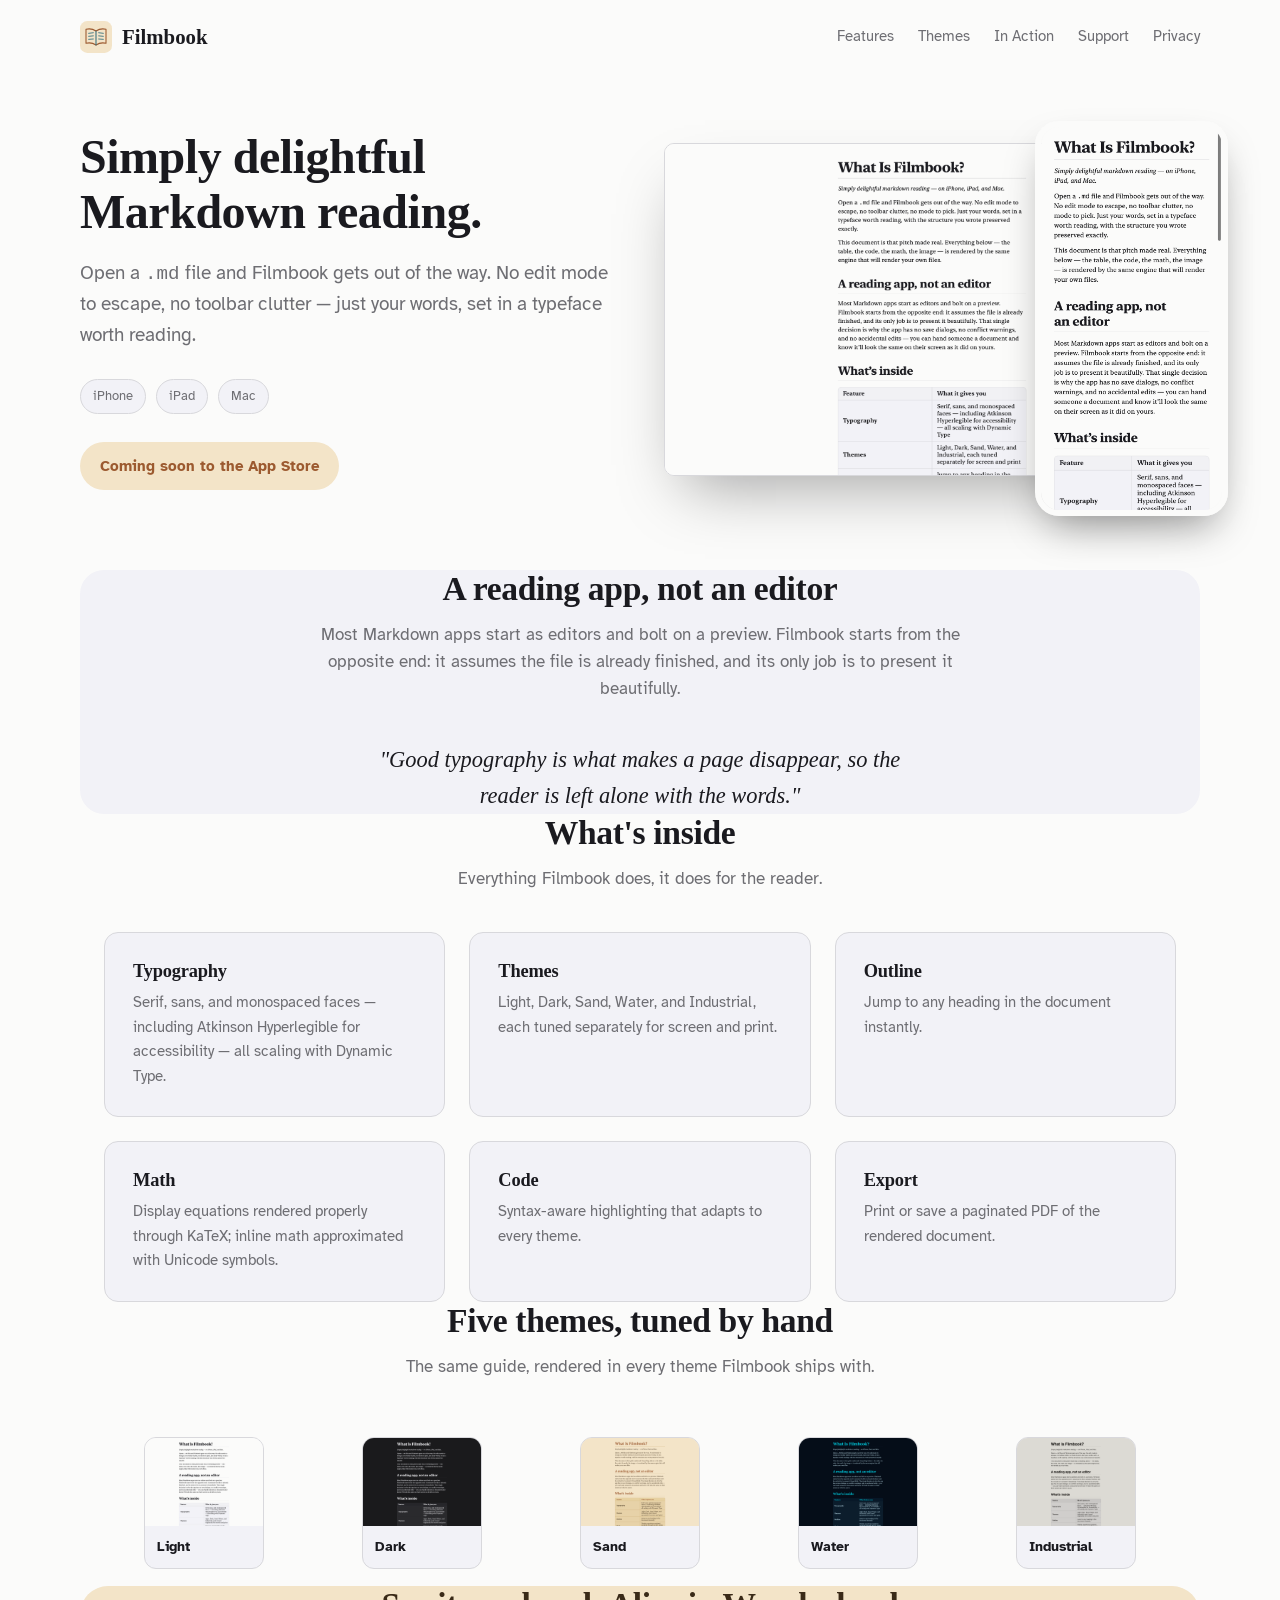
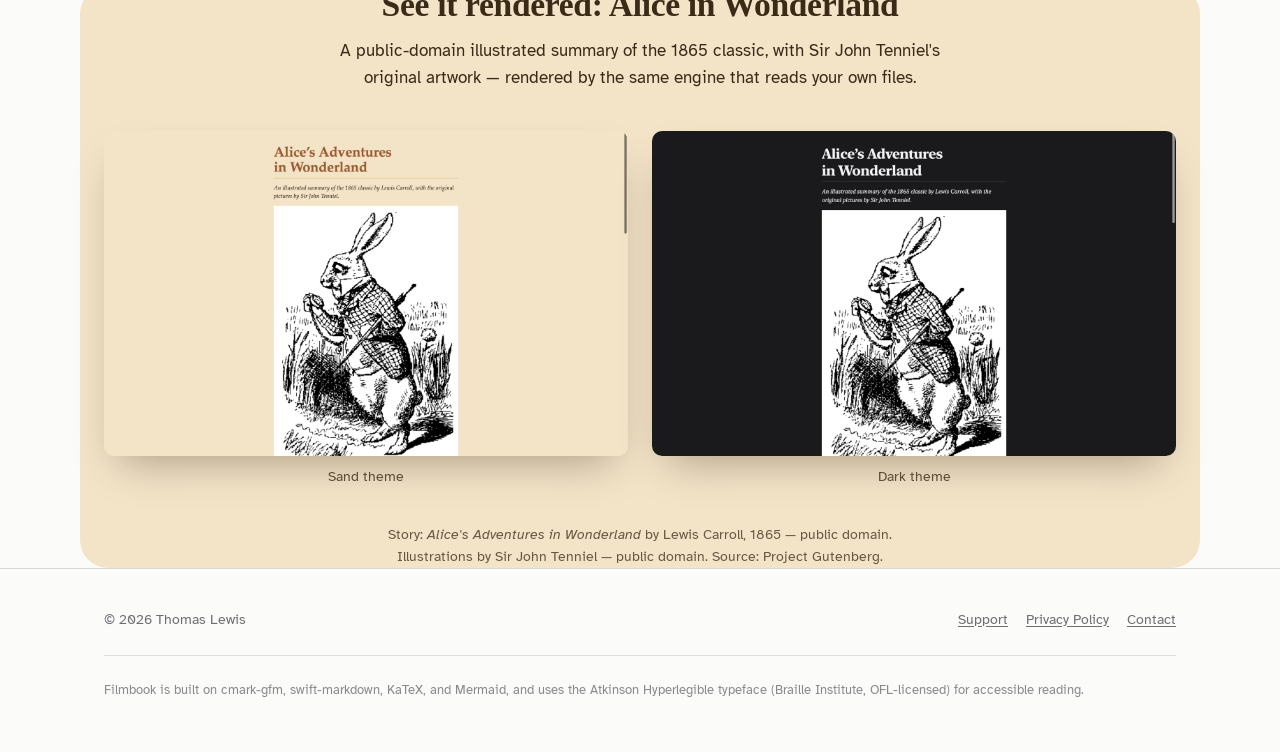
==== index.html @ 56f17d42 "Initial Filmbook marketing site Static site for GitHub Pages: product page, support page, and privac" ====
<!doctype html>
<html lang="en">
<head>
<meta charset="utf-8">
<meta name="viewport" content="width=device-width, initial-scale=1">
<title>Filmbook — Simply delightful Markdown reading</title>
<meta name="description" content="Filmbook is a read-only Markdown viewer for iPhone, iPad, and Mac. Open a .md file and read it beautifully — themes, typography, math, code, and print/PDF export, with no edit mode and no data collection.">

<link rel="icon" type="image/svg+xml" href="assets/img/icon-mark.svg">
<link rel="icon" type="image/png" sizes="32x32" href="assets/img/favicon-32.png">
<link rel="icon" type="image/png" sizes="16x16" href="assets/img/favicon-16.png">
<link rel="apple-touch-icon" href="assets/img/apple-touch-icon.png">

<meta property="og:title" content="Filmbook — Simply delightful Markdown reading">
<meta property="og:description" content="A read-only Markdown viewer for iPhone, iPad, and Mac. Themes, typography, math, code, and print/PDF export — no edit mode, no data collection.">
<meta property="og:image" content="assets/img/social-preview.png">
<meta property="og:type" content="website">
<meta name="twitter:card" content="summary_large_image">

<link rel="stylesheet" href="assets/css/style.css">
</head>
<body>

<header class="wrap site-header">
  <a class="brand" href="index.html">
    <img src="assets/img/icon-mark.svg" alt="">
    <span class="brand-name">Filmbook</span>
  </a>
  <nav class="site-nav">
    <a href="#features">Features</a>
    <a href="#themes">Themes</a>
    <a href="#alice">In Action</a>
    <a href="support.html">Support</a>
    <a href="privacy.html">Privacy</a>
  </nav>
</header>

<main>
  <section class="wrap hero">
    <div>
      <h1>Simply delightful Markdown reading.</h1>
      <p class="lede">Open a <code>.md</code> file and Filmbook gets out of the way. No edit mode to escape, no toolbar clutter — just your words, set in a typeface worth reading.</p>
      <div class="platforms">
        <span class="platform-pill">iPhone</span>
        <span class="platform-pill">iPad</span>
        <span class="platform-pill">Mac</span>
      </div>
      <span class="coming-soon">Coming soon to the App Store</span>
    </div>
    <div class="hero-art">
      <img class="mac-shot" src="assets/img/screenshots/mac-light.png" alt="Filmbook rendering the What Is Filmbook guide on Mac, in the Light theme">
      <img class="phone-shot" src="assets/img/screenshots/phone-light.png" alt="Filmbook rendering the same guide on iPhone">
    </div>
  </section>

  <section class="wrap philosophy">
    <div class="section-head">
      <h2>A reading app, not an editor</h2>
      <p>Most Markdown apps start as editors and bolt on a preview. Filmbook starts from the opposite end: it assumes the file is already finished, and its only job is to present it beautifully.</p>
    </div>
    <blockquote>"Good typography is what makes a page disappear, so the reader is left alone with the words."</blockquote>
  </section>

  <section class="wrap" id="features">
    <div class="section-head">
      <h2>What's inside</h2>
      <p>Everything Filmbook does, it does for the reader.</p>
    </div>
    <div class="feature-grid">
      <div class="feature-card">
        <h3>Typography</h3>
        <p>Serif, sans, and monospaced faces — including Atkinson Hyperlegible for accessibility — all scaling with Dynamic Type.</p>
      </div>
      <div class="feature-card">
        <h3>Themes</h3>
        <p>Light, Dark, Sand, Water, and Industrial, each tuned separately for screen and print.</p>
      </div>
      <div class="feature-card">
        <h3>Outline</h3>
        <p>Jump to any heading in the document instantly.</p>
      </div>
      <div class="feature-card">
        <h3>Math</h3>
        <p>Display equations rendered properly through KaTeX; inline math approximated with Unicode symbols.</p>
      </div>
      <div class="feature-card">
        <h3>Code</h3>
        <p>Syntax-aware highlighting that adapts to every theme.</p>
      </div>
      <div class="feature-card">
        <h3>Export</h3>
        <p>Print or save a paginated PDF of the rendered document.</p>
      </div>
    </div>
  </section>

  <section class="wrap" id="themes">
    <div class="section-head">
      <h2>Five themes, tuned by hand</h2>
      <p>The same guide, rendered in every theme Filmbook ships with.</p>
    </div>
    <div class="theme-gallery">
      <figure class="theme-card">
        <img src="assets/img/screenshots/mac-light.png" alt="Light theme">
        <figcaption>Light</figcaption>
      </figure>
      <figure class="theme-card">
        <img src="assets/img/screenshots/mac-dark.png" alt="Dark theme">
        <figcaption>Dark</figcaption>
      </figure>
      <figure class="theme-card">
        <img src="assets/img/screenshots/mac-sand.png" alt="Sand theme">
        <figcaption>Sand</figcaption>
      </figure>
      <figure class="theme-card">
        <img src="assets/img/screenshots/mac-water.png" alt="Water theme">
        <figcaption>Water</figcaption>
      </figure>
      <figure class="theme-card">
        <img src="assets/img/screenshots/mac-industrial.png" alt="Industrial theme">
        <figcaption>Industrial</figcaption>
      </figure>
    </div>
  </section>

  <section class="wrap alice" id="alice">
    <div class="section-head">
      <h2>See it rendered: Alice in Wonderland</h2>
      <p>A public-domain illustrated summary of the 1865 classic, with Sir John Tenniel's original artwork — rendered by the same engine that reads your own files.</p>
    </div>
    <div class="alice-grid">
      <figure>
        <img src="assets/img/screenshots/mac-alice-sand.png" alt="Alice in Wonderland rendered in Filmbook's Sand theme, showing the White Rabbit illustration">
        <figcaption>Sand theme</figcaption>
      </figure>
      <figure>
        <img src="assets/img/screenshots/mac-alice-dark.png" alt="Alice in Wonderland rendered in Filmbook's Dark theme, showing the White Rabbit illustration">
        <figcaption>Dark theme</figcaption>
      </figure>
    </div>
    <p class="alice-credit">Story: <em>Alice's Adventures in Wonderland</em> by Lewis Carroll, 1865 — public domain. Illustrations by Sir John Tenniel — public domain. Source: Project Gutenberg.</p>
  </section>
</main>

<footer class="site-footer">
  <div class="wrap">
    <div class="footer-grid">
      <span>© 2026 Thomas Lewis</span>
      <nav class="footer-links">
        <a href="support.html">Support</a>
        <a href="privacy.html">Privacy Policy</a>
        <a href="mailto:theseattlegang@gmail.com">Contact</a>
      </nav>
    </div>
    <p class="credits">Filmbook is built on cmark-gfm, swift-markdown, KaTeX, and Mermaid, and uses the Atkinson Hyperlegible typeface (Braille Institute, OFL-licensed) for accessible reading.</p>
  </div>
</footer>

</body>
</html>
---- assets/css/style.css ----
/* Filmbook marketing site
   Palette and type choices mirror the app's own Light/Sand/Dark themes
   (see Themes.swift in the Filmbook app) for brand continuity. */

@font-face {
  font-family: "Atkinson Hyperlegible";
  src: url("../fonts/AtkinsonHyperlegible-Regular.ttf") format("truetype");
  font-weight: 400;
  font-style: normal;
  font-display: swap;
}
@font-face {
  font-family: "Atkinson Hyperlegible";
  src: url("../fonts/AtkinsonHyperlegible-Bold.ttf") format("truetype");
  font-weight: 700;
  font-style: normal;
  font-display: swap;
}
@font-face {
  font-family: "Atkinson Hyperlegible";
  src: url("../fonts/AtkinsonHyperlegible-Italic.ttf") format("truetype");
  font-weight: 400;
  font-style: italic;
  font-display: swap;
}
@font-face {
  font-family: "Atkinson Hyperlegible";
  src: url("../fonts/AtkinsonHyperlegible-BoldItalic.ttf") format("truetype");
  font-weight: 700;
  font-style: italic;
  font-display: swap;
}

:root {
  --bg: #fbfbfa;
  --surface: #f2f2f7;
  --text: #1c1c1e;
  --text-secondary: #6e6e73;
  --heading: #1a1a1f;
  --accent: #2f6291;
  --rule: #d8d8dc;

  --sand-bg: #f3e4c8;
  --sand-surface: #e7d2a8;
  --sand-heading: #9c5a30;
  --sand-accent: #35707d;
  --sand-text: #3a2a18;

  --font-serif: Georgia, "Iowan Old Style", "Palatino", serif;
  --font-sans: "Atkinson Hyperlegible", -apple-system, BlinkMacSystemFont, "Segoe UI", sans-serif;

  --measure: 70ch;
  --radius: 14px;
}

@media (prefers-color-scheme: dark) {
  :root {
    --bg: #1a1a1c;
    --surface: #2a2a2d;
    --text: #e6e6ea;
    --text-secondary: #9a9aa0;
    --heading: #f3f3f6;
    --accent: #6fa8e0;
    --rule: #3a3a3e;
  }
}

* { box-sizing: border-box; }

html { scroll-behavior: smooth; }

body {
  margin: 0;
  background: var(--bg);
  color: var(--text);
  font-family: var(--font-sans);
  font-size: 17px;
  line-height: 1.6;
  -webkit-font-smoothing: antialiased;
}

a { color: var(--accent); }
a:not(.button) { text-underline-offset: 0.15em; }

img { max-width: 100%; display: block; }

h1, h2, h3 {
  font-family: var(--font-serif);
  color: var(--heading);
  line-height: 1.15;
  letter-spacing: -0.01em;
}

.wrap {
  max-width: 1120px;
  margin: 0 auto;
  padding: 0 24px;
}

/* Header */

.site-header {
  display: flex;
  align-items: center;
  justify-content: space-between;
  padding: 20px 0;
}

.brand {
  display: flex;
  align-items: center;
  gap: 10px;
  text-decoration: none;
  color: var(--heading);
}

.brand img { width: 32px; height: 32px; }

.brand-name {
  font-family: var(--font-serif);
  font-weight: 700;
  font-size: 1.3rem;
}

.site-nav {
  display: flex;
  gap: 24px;
  flex-wrap: wrap;
}

.site-nav a {
  color: var(--text-secondary);
  text-decoration: none;
  font-size: 0.95rem;
}

.site-nav a:hover { color: var(--accent); }

/* Hero */

.hero {
  display: grid;
  grid-template-columns: 1fr 1fr;
  gap: 48px;
  align-items: center;
  padding: 56px 0 80px;
}

.hero h1 {
  font-size: 3rem;
  margin: 0 0 18px;
}

.hero p.lede {
  font-size: 1.2rem;
  color: var(--text-secondary);
  max-width: 46ch;
  margin: 0 0 28px;
}

.platforms {
  display: flex;
  gap: 10px;
  flex-wrap: wrap;
  margin-bottom: 28px;
}

.platform-pill {
  font-size: 0.82rem;
  padding: 6px 12px;
  border-radius: 999px;
  background: var(--surface);
  color: var(--text-secondary);
  border: 1px solid var(--rule);
}

.coming-soon {
  display: inline-flex;
  align-items: center;
  gap: 8px;
  padding: 12px 20px;
  border-radius: 999px;
  background: var(--sand-bg);
  color: var(--sand-heading);
  font-weight: 700;
  font-size: 0.95rem;
}

.hero-art { position: relative; }

.hero-art .mac-shot {
  border-radius: 10px;
  box-shadow: 0 30px 60px -20px rgba(0,0,0,0.35);
  border: 1px solid var(--rule);
}

.hero-art .phone-shot {
  position: absolute;
  bottom: -40px;
  right: -28px;
  width: 36%;
  border-radius: 24px;
  box-shadow: 0 20px 40px -12px rgba(0,0,0,0.4);
  border: 6px solid var(--bg);
}

/* Sections */

section { padding: 64px 0; }

.section-head { max-width: 60ch; margin: 0 auto 40px; text-align: center; }
.section-head h2 { font-size: 2.1rem; margin: 0 0 12px; }
.section-head p { color: var(--text-secondary); margin: 0; }

.philosophy {
  background: var(--surface);
  border-radius: 24px;
}

.philosophy blockquote {
  font-family: var(--font-serif);
  font-style: italic;
  font-size: 1.4rem;
  color: var(--heading);
  max-width: 50ch;
  margin: 24px auto 0;
  text-align: center;
  border: none;
  padding: 0;
}

/* Feature grid */

.feature-grid {
  display: grid;
  grid-template-columns: repeat(3, 1fr);
  gap: 24px;
}

.feature-card {
  padding: 28px;
  border-radius: var(--radius);
  background: var(--surface);
  border: 1px solid var(--rule);
}

.feature-card h3 {
  font-size: 1.15rem;
  margin: 0 0 8px;
}

.feature-card p {
  color: var(--text-secondary);
  margin: 0;
  font-size: 0.96rem;
}

/* Theme gallery */

.theme-gallery {
  display: grid;
  grid-template-columns: repeat(5, 1fr);
  gap: 18px;
}

.theme-card {
  border-radius: 12px;
  overflow: hidden;
  border: 1px solid var(--rule);
  background: var(--surface);
}

.theme-card img { aspect-ratio: 4/3; object-fit: cover; object-position: top; }

.theme-card figcaption {
  padding: 10px 12px;
  font-size: 0.85rem;
  font-weight: 700;
  color: var(--heading);
}

/* Alice showcase */

.alice {
  background: var(--sand-bg);
  color: var(--sand-text);
  border-radius: 28px;
}

.alice .section-head h2,
.alice .section-head p { color: var(--sand-text); }

.alice-grid {
  display: grid;
  grid-template-columns: 1fr 1fr;
  gap: 24px;
}

.alice-grid figure { margin: 0; }

.alice-grid img {
  border-radius: 10px;
  box-shadow: 0 20px 40px -16px rgba(58,42,24,0.4);
}

.alice-grid figcaption {
  text-align: center;
  margin-top: 10px;
  font-size: 0.85rem;
  color: var(--sand-text);
  opacity: 0.8;
}

.alice-credit {
  max-width: 60ch;
  margin: 36px auto 0;
  text-align: center;
  font-size: 0.85rem;
  opacity: 0.75;
}

/* Footer */

.site-footer {
  border-top: 1px solid var(--rule);
  padding: 40px 0;
  color: var(--text-secondary);
  font-size: 0.88rem;
}

.site-footer .footer-grid {
  display: flex;
  justify-content: space-between;
  flex-wrap: wrap;
  gap: 24px;
}

.site-footer a { color: var(--text-secondary); }
.site-footer a:hover { color: var(--accent); }

.footer-links {
  display: flex;
  gap: 18px;
  flex-wrap: wrap;
}

.credits {
  margin-top: 24px;
  padding-top: 24px;
  border-top: 1px solid var(--rule);
  font-size: 0.8rem;
  opacity: 0.8;
}

/* Simple pages (support / privacy) */

.doc {
  max-width: var(--measure);
  margin: 0 auto;
  padding: 56px 24px 96px;
}

.doc h1 { font-size: 2.4rem; margin-bottom: 8px; }
.doc .meta { color: var(--text-secondary); margin-bottom: 40px; font-size: 0.9rem; }
.doc h2 { font-size: 1.4rem; margin-top: 40px; }
.doc p, .doc li { color: var(--text); }
.doc .lede { color: var(--text-secondary); font-size: 1.1rem; }

.faq-item { margin-bottom: 28px; }
.faq-item h3 { font-size: 1.05rem; margin: 0 0 6px; color: var(--heading); }
.faq-item p { margin: 0; color: var(--text-secondary); }

.button {
  display: inline-flex;
  align-items: center;
  gap: 8px;
  padding: 12px 22px;
  border-radius: 999px;
  background: var(--accent);
  color: white;
  text-decoration: none;
  font-weight: 700;
}

@media (max-width: 860px) {
  .hero { grid-template-columns: 1fr; padding-top: 32px; }
  .hero h1 { font-size: 2.3rem; }
  .feature-grid { grid-template-columns: 1fr 1fr; }
  .theme-gallery { grid-template-columns: repeat(2, 1fr); }
  .alice-grid { grid-template-columns: 1fr; }
  .hero-art .phone-shot { display: none; }
}

@media (max-width: 560px) {
  .feature-grid { grid-template-columns: 1fr; }
  .theme-gallery { grid-template-columns: 1fr; }
  .site-nav { gap: 14px; }
}
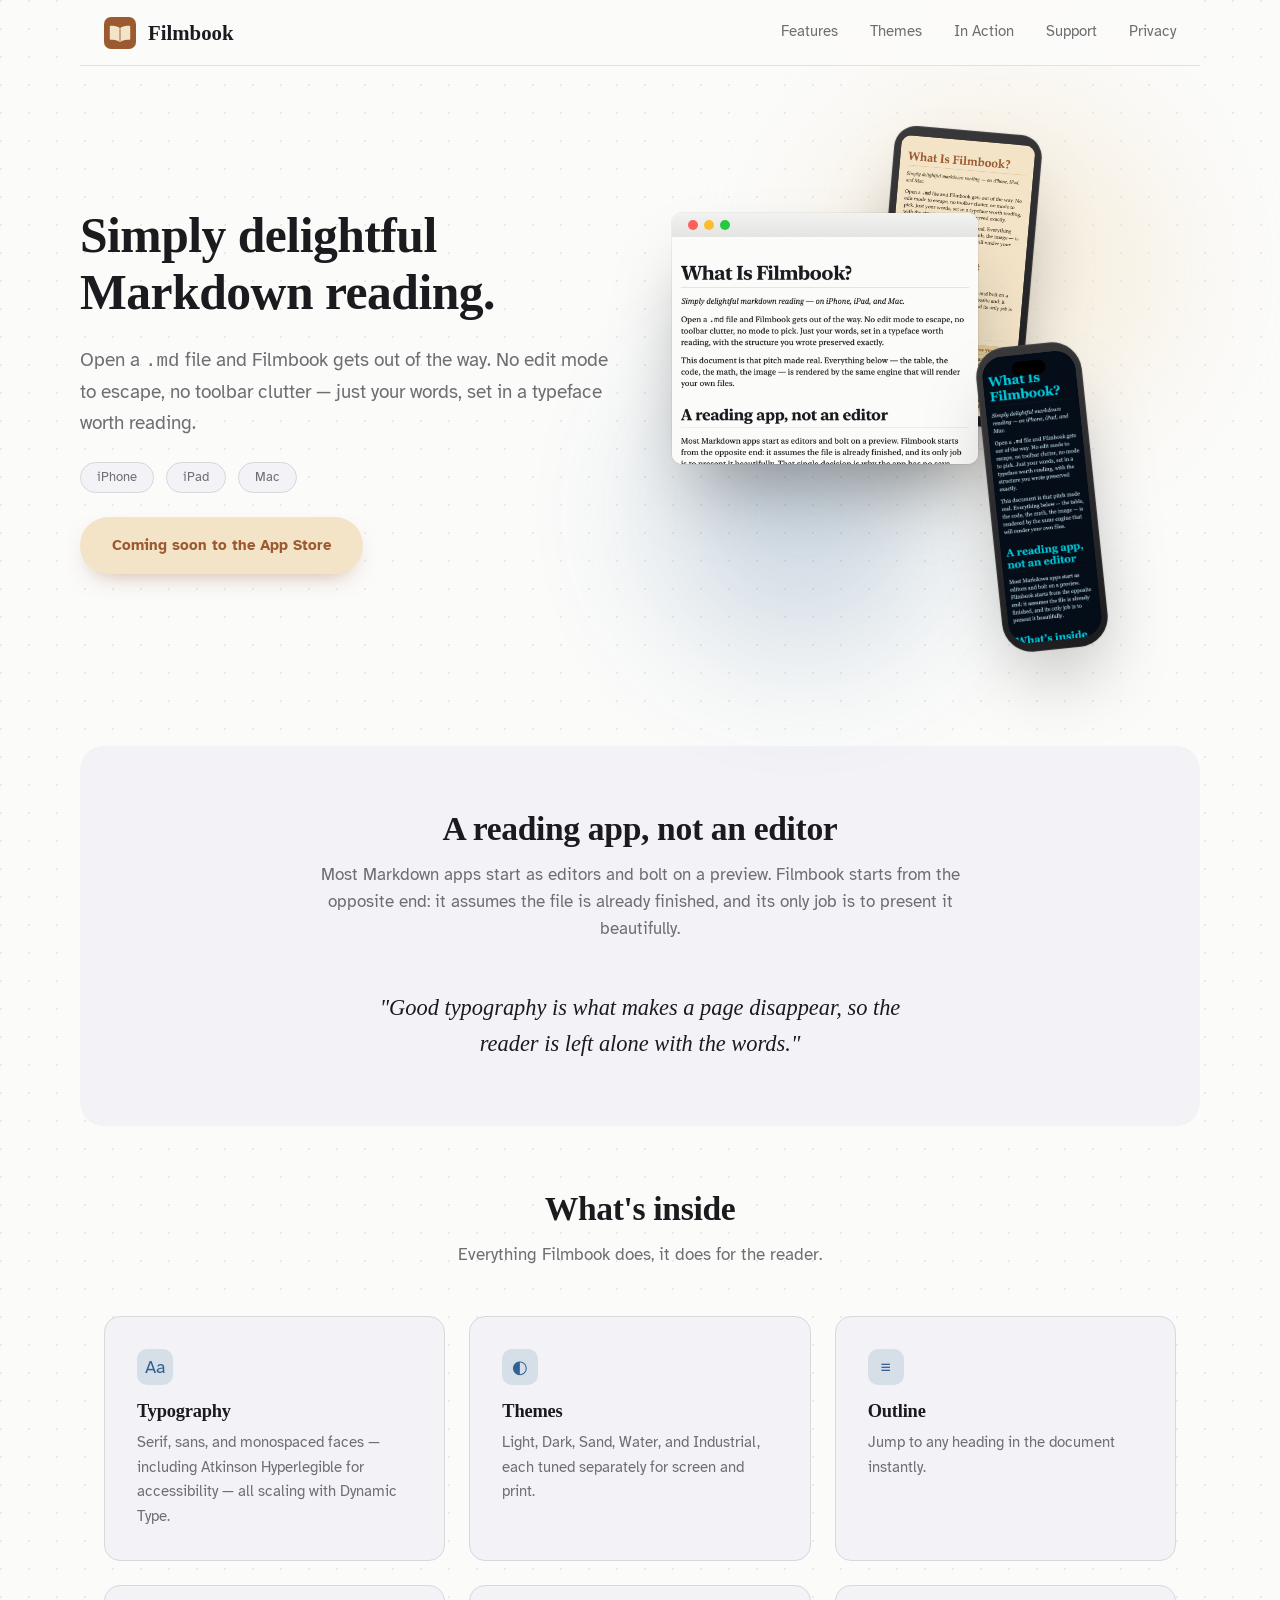
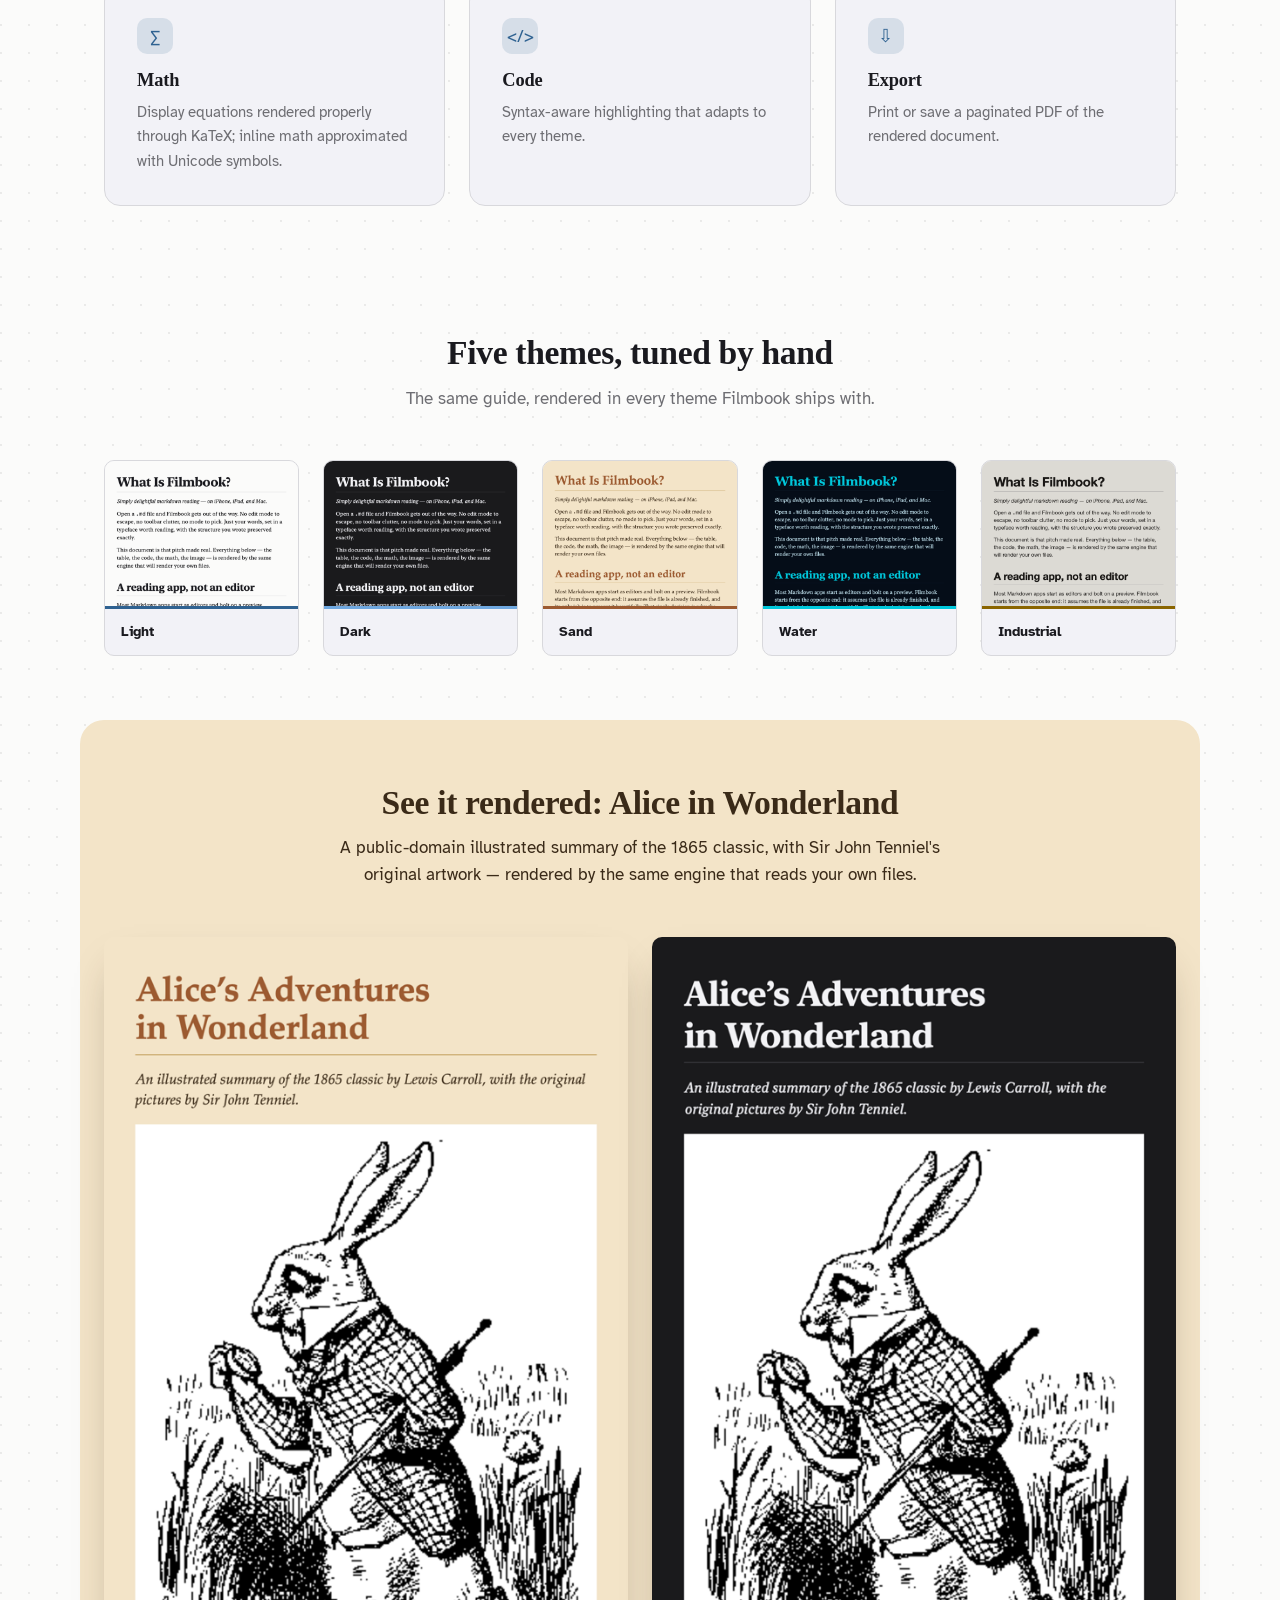
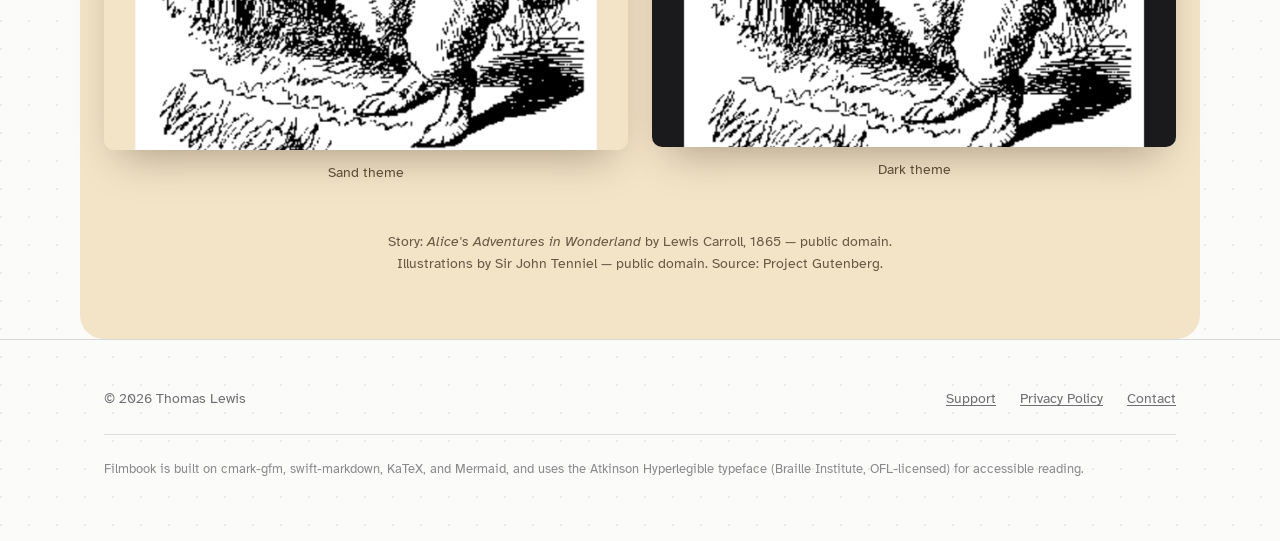
==== commit bb6c12fe: "Redesign hero with real device frames and fix section spacing bug - Fix a real CSS specificity bug: " ====
--- a/index.html
+++ b/index.html
@@ -37,7 +37,7 @@
 
 <main>
   <section class="wrap hero">
-    <div>
+    <div class="hero-copy">
       <h1>Simply delightful Markdown reading.</h1>
       <p class="lede">Open a <code>.md</code> file and Filmbook gets out of the way. No edit mode to escape, no toolbar clutter — just your words, set in a typeface worth reading.</p>
       <div class="platforms">
@@ -48,12 +48,21 @@
       <span class="coming-soon">Coming soon to the App Store</span>
     </div>
     <div class="hero-art">
-      <img class="mac-shot" src="assets/img/screenshots/mac-light.png" alt="Filmbook rendering the What Is Filmbook guide on Mac, in the Light theme">
-      <img class="phone-shot" src="assets/img/screenshots/phone-light.png" alt="Filmbook rendering the same guide on iPhone">
+      <div class="device device-ipad">
+        <img src="assets/img/screenshots/ipad-sand.png" alt="Filmbook rendering the What Is Filmbook guide on iPad, in the Sand theme">
+      </div>
+      <div class="device device-mac">
+        <div class="device-mac-bar"><span></span><span></span><span></span></div>
+        <img src="assets/img/screenshots/mac-hero.png" alt="Filmbook rendering the What Is Filmbook guide on Mac, in the Light theme">
+      </div>
+      <div class="device device-iphone">
+        <div class="device-iphone-island"></div>
+        <img src="assets/img/screenshots/phone-water.png" alt="Filmbook rendering the same guide on iPhone, in the Water theme">
+      </div>
     </div>
   </section>
 
-  <section class="wrap philosophy">
+  <section class="wrap philosophy reveal">
     <div class="section-head">
       <h2>A reading app, not an editor</h2>
       <p>Most Markdown apps start as editors and bolt on a preview. Filmbook starts from the opposite end: it assumes the file is already finished, and its only job is to present it beautifully.</p>
@@ -62,32 +71,38 @@
   </section>
 
   <section class="wrap" id="features">
-    <div class="section-head">
+    <div class="section-head reveal">
       <h2>What's inside</h2>
       <p>Everything Filmbook does, it does for the reader.</p>
     </div>
     <div class="feature-grid">
-      <div class="feature-card">
+      <div class="feature-card reveal">
+        <div class="feature-icon" aria-hidden="true">Aa</div>
         <h3>Typography</h3>
         <p>Serif, sans, and monospaced faces — including Atkinson Hyperlegible for accessibility — all scaling with Dynamic Type.</p>
       </div>
-      <div class="feature-card">
+      <div class="feature-card reveal">
+        <div class="feature-icon" aria-hidden="true">◐</div>
         <h3>Themes</h3>
         <p>Light, Dark, Sand, Water, and Industrial, each tuned separately for screen and print.</p>
       </div>
-      <div class="feature-card">
+      <div class="feature-card reveal">
+        <div class="feature-icon" aria-hidden="true">≡</div>
         <h3>Outline</h3>
         <p>Jump to any heading in the document instantly.</p>
       </div>
-      <div class="feature-card">
+      <div class="feature-card reveal">
+        <div class="feature-icon" aria-hidden="true">∑</div>
         <h3>Math</h3>
         <p>Display equations rendered properly through KaTeX; inline math approximated with Unicode symbols.</p>
       </div>
-      <div class="feature-card">
+      <div class="feature-card reveal">
+        <div class="feature-icon" aria-hidden="true">&lt;/&gt;</div>
         <h3>Code</h3>
         <p>Syntax-aware highlighting that adapts to every theme.</p>
       </div>
-      <div class="feature-card">
+      <div class="feature-card reveal">
+        <div class="feature-icon" aria-hidden="true">⇩</div>
         <h3>Export</h3>
         <p>Print or save a paginated PDF of the rendered document.</p>
       </div>
@@ -95,35 +110,35 @@
   </section>
 
   <section class="wrap" id="themes">
-    <div class="section-head">
+    <div class="section-head reveal">
       <h2>Five themes, tuned by hand</h2>
       <p>The same guide, rendered in every theme Filmbook ships with.</p>
     </div>
     <div class="theme-gallery">
-      <figure class="theme-card">
-        <img src="assets/img/screenshots/mac-light.png" alt="Light theme">
+      <figure class="theme-card reveal" style="--card-accent:#2F6291">
+        <div class="theme-shot-wrap"><img src="assets/img/screenshots/mac-light.png" alt="Light theme"></div>
         <figcaption>Light</figcaption>
       </figure>
-      <figure class="theme-card">
-        <img src="assets/img/screenshots/mac-dark.png" alt="Dark theme">
+      <figure class="theme-card reveal" style="--card-accent:#6FA8E0">
+        <div class="theme-shot-wrap"><img src="assets/img/screenshots/mac-dark.png" alt="Dark theme"></div>
         <figcaption>Dark</figcaption>
       </figure>
-      <figure class="theme-card">
-        <img src="assets/img/screenshots/mac-sand.png" alt="Sand theme">
+      <figure class="theme-card reveal" style="--card-accent:#9C5A30">
+        <div class="theme-shot-wrap"><img src="assets/img/screenshots/mac-sand.png" alt="Sand theme"></div>
         <figcaption>Sand</figcaption>
       </figure>
-      <figure class="theme-card">
-        <img src="assets/img/screenshots/mac-water.png" alt="Water theme">
+      <figure class="theme-card reveal" style="--card-accent:#00C8DC">
+        <div class="theme-shot-wrap"><img src="assets/img/screenshots/mac-water.png" alt="Water theme"></div>
         <figcaption>Water</figcaption>
       </figure>
-      <figure class="theme-card">
-        <img src="assets/img/screenshots/mac-industrial.png" alt="Industrial theme">
+      <figure class="theme-card reveal" style="--card-accent:#8A6500">
+        <div class="theme-shot-wrap"><img src="assets/img/screenshots/mac-industrial.png" alt="Industrial theme"></div>
         <figcaption>Industrial</figcaption>
       </figure>
     </div>
   </section>
 
-  <section class="wrap alice" id="alice">
+  <section class="wrap alice reveal" id="alice">
     <div class="section-head">
       <h2>See it rendered: Alice in Wonderland</h2>
       <p>A public-domain illustrated summary of the 1865 classic, with Sir John Tenniel's original artwork — rendered by the same engine that reads your own files.</p>
@@ -156,5 +171,6 @@
   </div>
 </footer>
 
+<script src="assets/js/reveal.js"></script>
 </body>
 </html>
--- a/assets/css/style.css
+++ b/assets/css/style.css
@@ -32,12 +32,24 @@
 }
 
 :root {
+  /* Spacing scale -- every margin/padding/gap in this file is one of these */
+  --space-3xs: 4px;
+  --space-2xs: 8px;
+  --space-xs: 12px;
+  --space-sm: 16px;
+  --space-md: 24px;
+  --space-lg: 32px;
+  --space-xl: 48px;
+  --space-2xl: 64px;
+  --space-3xl: 96px;
+
   --bg: #fbfbfa;
   --surface: #f2f2f7;
   --text: #1c1c1e;
   --text-secondary: #6e6e73;
   --heading: #1a1a1f;
   --accent: #2f6291;
+  --accent-rgb: 47, 98, 145;
   --rule: #d8d8dc;
 
   --sand-bg: #f3e4c8;
@@ -46,11 +58,17 @@
   --sand-accent: #35707d;
   --sand-text: #3a2a18;
 
+  --water-bg: #050d18;
+  --water-heading: #00c8dc;
+
   --font-serif: Georgia, "Iowan Old Style", "Palatino", serif;
   --font-sans: "Atkinson Hyperlegible", -apple-system, BlinkMacSystemFont, "Segoe UI", sans-serif;
 
   --measure: 70ch;
-  --radius: 14px;
+  --radius-sm: 10px;
+  --radius-md: 16px;
+  --radius-lg: 24px;
+  --ease: cubic-bezier(0.16, 1, 0.3, 1);
 }
 
 @media (prefers-color-scheme: dark) {
@@ -61,6 +79,7 @@
     --text-secondary: #9a9aa0;
     --heading: #f3f3f6;
     --accent: #6fa8e0;
+    --accent-rgb: 111, 168, 224;
     --rule: #3a3a3e;
   }
 }
@@ -71,7 +90,9 @@
 
 body {
   margin: 0;
-  background: var(--bg);
+  background:
+    radial-gradient(circle at 1px 1px, rgba(127, 127, 127, 0.14) 1px, transparent 0) 0 0 / 28px 28px,
+    var(--bg);
   color: var(--text);
   font-family: var(--font-sans);
   font-size: 17px;
@@ -80,7 +101,7 @@
 }
 
 a { color: var(--accent); }
-a:not(.button) { text-underline-offset: 0.15em; }
+a:not(.button):not(.brand) { text-underline-offset: 0.15em; }
 
 img { max-width: 100%; display: block; }
 
@@ -94,25 +115,44 @@
 .wrap {
   max-width: 1120px;
   margin: 0 auto;
-  padding: 0 24px;
+  /* padding-left/right only (never a `padding` shorthand) so this never
+     fights with a section's own vertical padding -- .wrap is a class and
+     would otherwise always beat the `section { padding: ... }` type
+     selector regardless of source order, zeroing out top/bottom spacing
+     on any <section class="wrap"> that doesn't also carry its own
+     padding-setting class. */
+  padding-left: var(--space-md);
+  padding-right: var(--space-md);
 }
 
 /* Header */
 
 .site-header {
+  position: sticky;
+  top: 0;
+  z-index: 50;
   display: flex;
   align-items: center;
   justify-content: space-between;
-  padding: 20px 0;
-}
+  padding: var(--space-sm) var(--space-md);
+  background: color-mix(in srgb, var(--bg) 78%, transparent);
+  backdrop-filter: blur(16px) saturate(160%);
+  -webkit-backdrop-filter: blur(16px) saturate(160%);
+  border-bottom: 1px solid color-mix(in srgb, var(--rule) 70%, transparent);
+}
+
+.site-header.wrap { display: flex; }
 
 .brand {
   display: flex;
   align-items: center;
-  gap: 10px;
+  gap: var(--space-xs);
   text-decoration: none;
   color: var(--heading);
-}
+  transition: transform 0.3s var(--ease);
+}
+
+.brand:hover { transform: translateY(-1px) scale(1.02); }
 
 .brand img { width: 32px; height: 32px; }
 
@@ -124,50 +164,73 @@
 
 .site-nav {
   display: flex;
-  gap: 24px;
+  gap: var(--space-lg);
   flex-wrap: wrap;
 }
 
 .site-nav a {
+  position: relative;
   color: var(--text-secondary);
   text-decoration: none;
   font-size: 0.95rem;
-}
-
-.site-nav a:hover { color: var(--accent); }
+  padding-bottom: 2px;
+}
+
+.site-nav a::after {
+  content: "";
+  position: absolute;
+  left: 0;
+  right: 100%;
+  bottom: 0;
+  height: 1.5px;
+  background: var(--accent);
+  transition: right 0.25s var(--ease);
+}
+
+.site-nav a:hover { color: var(--heading); }
+.site-nav a:hover::after { right: 0; }
 
 /* Hero */
 
 .hero {
   display: grid;
   grid-template-columns: 1fr 1fr;
-  gap: 48px;
+  gap: var(--space-2xl);
   align-items: center;
-  padding: 56px 0 80px;
+  padding: var(--space-2xl) 0 var(--space-3xl);
+  position: relative;
+}
+
+.hero-copy {
+  display: flex;
+  flex-direction: column;
+  align-items: flex-start;
+  gap: var(--space-md);
+  position: relative;
+  z-index: 1;
 }
 
 .hero h1 {
-  font-size: 3rem;
-  margin: 0 0 18px;
+  font-size: clamp(2.4rem, 4vw, 3.1rem);
+  margin: 0;
 }
 
 .hero p.lede {
   font-size: 1.2rem;
   color: var(--text-secondary);
   max-width: 46ch;
-  margin: 0 0 28px;
+  margin: 0;
 }
 
 .platforms {
   display: flex;
-  gap: 10px;
+  gap: var(--space-xs);
   flex-wrap: wrap;
-  margin-bottom: 28px;
 }
 
 .platform-pill {
   font-size: 0.82rem;
-  padding: 6px 12px;
+  padding: var(--space-3xs) var(--space-sm);
   border-radius: 999px;
   background: var(--surface);
   color: var(--text-secondary);
@@ -177,44 +240,149 @@
 .coming-soon {
   display: inline-flex;
   align-items: center;
-  gap: 8px;
-  padding: 12px 20px;
+  gap: var(--space-2xs);
+  padding: var(--space-sm) var(--space-lg);
   border-radius: 999px;
   background: var(--sand-bg);
   color: var(--sand-heading);
   font-weight: 700;
   font-size: 0.95rem;
-}
-
-.hero-art { position: relative; }
-
-.hero-art .mac-shot {
-  border-radius: 10px;
-  box-shadow: 0 30px 60px -20px rgba(0,0,0,0.35);
-  border: 1px solid var(--rule);
-}
-
-.hero-art .phone-shot {
+  box-shadow: 0 10px 24px -12px rgba(156, 90, 48, 0.55);
+  animation: float 5s ease-in-out infinite;
+}
+
+@keyframes float {
+  0%, 100% { transform: translateY(0); }
+  50% { transform: translateY(-5px); }
+}
+
+/* Hero device composition */
+
+.hero-art {
+  position: relative;
+  height: 520px;
+  z-index: 0;
+}
+
+.hero-art::before,
+.hero-art::after {
+  content: "";
   position: absolute;
-  bottom: -40px;
-  right: -28px;
-  width: 36%;
-  border-radius: 24px;
-  box-shadow: 0 20px 40px -12px rgba(0,0,0,0.4);
-  border: 6px solid var(--bg);
-}
+  border-radius: 50%;
+  filter: blur(70px);
+  z-index: -1;
+}
+
+.hero-art::before {
+  width: 340px;
+  height: 340px;
+  background: var(--sand-bg);
+  opacity: 0.55;
+  top: -30px;
+  right: 6%;
+}
+
+.hero-art::after {
+  width: 280px;
+  height: 280px;
+  background: var(--accent);
+  opacity: 0.22;
+  bottom: 0;
+  left: -10px;
+}
+
+/* Fan composition: percentages are sized against the hero column (max ~528px
+   at the 1120px wrap) and checked against each image's own aspect ratio so
+   nothing exceeds the 520px hero-art height above. */
+.device {
+  position: absolute;
+  box-shadow: 0 40px 80px -24px rgba(0, 0, 0, 0.4), 0 0 0 1px rgba(0, 0, 0, 0.05);
+  transition: transform 0.5s var(--ease), box-shadow 0.5s var(--ease);
+}
+
+.device-mac {
+  width: 58%;
+  left: 0;
+  top: 16%;
+  border-radius: var(--radius-sm);
+  overflow: hidden;
+  background: #fbfbfa;
+  z-index: 2;
+}
+
+.device-mac-bar {
+  height: 24px;
+  display: flex;
+  align-items: center;
+  gap: 6px;
+  padding: 0 var(--space-sm);
+  background: linear-gradient(#f2f2f0, #e4e4e2);
+}
+
+.device-mac-bar span { width: 10px; height: 10px; border-radius: 50%; display: inline-block; }
+.device-mac-bar span:nth-child(1) { background: #ff5f57; }
+.device-mac-bar span:nth-child(2) { background: #febc2e; }
+.device-mac-bar span:nth-child(3) { background: #28c840; }
+
+.device-mac img { display: block; width: 100%; }
+
+.device-ipad {
+  width: 28%;
+  left: 40%;
+  top: 0;
+  border-radius: 22px;
+  background: linear-gradient(155deg, #3a3a3d, #1c1c1e);
+  box-shadow: inset 0 0 0 1px rgba(255, 255, 255, 0.08), 0 40px 80px -24px rgba(0, 0, 0, 0.4), 0 0 0 1px rgba(0, 0, 0, 0.05);
+  padding: 10px 7px;
+  z-index: 1;
+  transform: rotate(5deg);
+}
+
+.device-ipad img { display: block; width: 100%; border-radius: 10px; }
+
+.device-iphone {
+  width: 20%;
+  left: 60%;
+  bottom: 0;
+  border-radius: 30px;
+  background: linear-gradient(155deg, #3a3a3d, #1c1c1e);
+  box-shadow: inset 0 0 0 1px rgba(255, 255, 255, 0.08), 0 40px 80px -24px rgba(0, 0, 0, 0.4), 0 0 0 1px rgba(0, 0, 0, 0.05);
+  padding: 9px 6px;
+  z-index: 3;
+  transform: rotate(-6deg);
+}
+
+.device-iphone img { display: block; width: 100%; border-radius: 21px; }
+
+.device-iphone-island {
+  position: absolute;
+  top: 16px;
+  left: 50%;
+  transform: translateX(-50%);
+  width: 32%;
+  height: 14px;
+  border-radius: 8px;
+  background: #000;
+  z-index: 4;
+}
+
+.hero-art:hover .device-mac { transform: translateY(-6px); }
+.hero-art:hover .device-ipad { transform: rotate(5deg) translateY(-4px); }
+.hero-art:hover .device-iphone { transform: rotate(-6deg) translateY(-10px); }
 
 /* Sections */
 
-section { padding: 64px 0; }
-
-.section-head { max-width: 60ch; margin: 0 auto 40px; text-align: center; }
-.section-head h2 { font-size: 2.1rem; margin: 0 0 12px; }
+section { padding: var(--space-2xl) 0; }
+section[id] { scroll-margin-top: var(--space-2xl); }
+
+.section-head { max-width: 60ch; margin: 0 auto var(--space-xl); text-align: center; }
+.section-head h2 { font-size: 2.1rem; margin: 0 0 var(--space-xs); }
 .section-head p { color: var(--text-secondary); margin: 0; }
 
 .philosophy {
   background: var(--surface);
-  border-radius: 24px;
+  border-radius: var(--radius-lg);
+  padding: var(--space-2xl) var(--space-md);
 }
 
 .philosophy blockquote {
@@ -223,30 +391,59 @@
   font-size: 1.4rem;
   color: var(--heading);
   max-width: 50ch;
-  margin: 24px auto 0;
+  margin: var(--space-md) auto 0;
   text-align: center;
   border: none;
   padding: 0;
 }
 
+/* Reveal-on-scroll */
+
+.reveal {
+  opacity: 0;
+  transform: translateY(20px);
+  transition: opacity 0.7s var(--ease), transform 0.7s var(--ease);
+}
+.reveal.is-visible { opacity: 1; transform: none; }
+
 /* Feature grid */
 
 .feature-grid {
   display: grid;
   grid-template-columns: repeat(3, 1fr);
-  gap: 24px;
+  gap: var(--space-md);
 }
 
 .feature-card {
-  padding: 28px;
-  border-radius: var(--radius);
+  padding: var(--space-lg);
+  border-radius: var(--radius-md);
   background: var(--surface);
   border: 1px solid var(--rule);
+  transition: transform 0.35s var(--ease), box-shadow 0.35s var(--ease), border-color 0.35s var(--ease);
+}
+
+.feature-card:hover {
+  transform: translateY(-5px);
+  box-shadow: 0 24px 48px -28px rgba(var(--accent-rgb), 0.5);
+  border-color: color-mix(in srgb, var(--accent) 40%, var(--rule));
+}
+
+.feature-card .feature-icon {
+  width: 36px;
+  height: 36px;
+  border-radius: 10px;
+  display: flex;
+  align-items: center;
+  justify-content: center;
+  background: color-mix(in srgb, var(--accent) 14%, transparent);
+  color: var(--accent);
+  margin-bottom: var(--space-sm);
+  font-size: 1.1rem;
 }
 
 .feature-card h3 {
   font-size: 1.15rem;
-  margin: 0 0 8px;
+  margin: 0 0 var(--space-2xs);
 }
 
 .feature-card p {
@@ -260,23 +457,41 @@
 .theme-gallery {
   display: grid;
   grid-template-columns: repeat(5, 1fr);
-  gap: 18px;
+  gap: var(--space-md);
 }
 
 .theme-card {
-  border-radius: 12px;
+  --card-accent: var(--accent);
+  border-radius: var(--radius-sm);
   overflow: hidden;
   border: 1px solid var(--rule);
   background: var(--surface);
-}
-
-.theme-card img { aspect-ratio: 4/3; object-fit: cover; object-position: top; }
+  margin: 0;
+  transition: transform 0.35s var(--ease), box-shadow 0.35s var(--ease);
+}
+
+.theme-card:hover {
+  transform: translateY(-6px) scale(1.015);
+  box-shadow: 0 24px 44px -24px var(--card-accent);
+}
+
+.theme-card .theme-shot-wrap { overflow: hidden; }
+
+.theme-card img {
+  aspect-ratio: 4/3;
+  object-fit: cover;
+  object-position: top;
+  transition: transform 0.5s var(--ease);
+}
+
+.theme-card:hover img { transform: scale(1.06); }
 
 .theme-card figcaption {
-  padding: 10px 12px;
+  padding: var(--space-xs) var(--space-sm);
   font-size: 0.85rem;
   font-weight: 700;
   color: var(--heading);
+  border-top: 3px solid var(--card-accent);
 }
 
 /* Alice showcase */
@@ -284,7 +499,8 @@
 .alice {
   background: var(--sand-bg);
   color: var(--sand-text);
-  border-radius: 28px;
+  border-radius: var(--radius-lg);
+  padding: var(--space-2xl) var(--space-md);
 }
 
 .alice .section-head h2,
@@ -293,19 +509,24 @@
 .alice-grid {
   display: grid;
   grid-template-columns: 1fr 1fr;
-  gap: 24px;
-}
-
-.alice-grid figure { margin: 0; }
+  gap: var(--space-md);
+}
+
+.alice-grid figure {
+  margin: 0;
+  transition: transform 0.4s var(--ease);
+}
+
+.alice-grid figure:hover { transform: translateY(-6px); }
 
 .alice-grid img {
-  border-radius: 10px;
-  box-shadow: 0 20px 40px -16px rgba(58,42,24,0.4);
+  border-radius: var(--radius-sm);
+  box-shadow: 0 20px 40px -16px rgba(58, 42, 24, 0.4);
 }
 
 .alice-grid figcaption {
   text-align: center;
-  margin-top: 10px;
+  margin-top: var(--space-xs);
   font-size: 0.85rem;
   color: var(--sand-text);
   opacity: 0.8;
@@ -313,7 +534,7 @@
 
 .alice-credit {
   max-width: 60ch;
-  margin: 36px auto 0;
+  margin: var(--space-xl) auto 0;
   text-align: center;
   font-size: 0.85rem;
   opacity: 0.75;
@@ -323,7 +544,7 @@
 
 .site-footer {
   border-top: 1px solid var(--rule);
-  padding: 40px 0;
+  padding: var(--space-xl) 0;
   color: var(--text-secondary);
   font-size: 0.88rem;
 }
@@ -332,7 +553,7 @@
   display: flex;
   justify-content: space-between;
   flex-wrap: wrap;
-  gap: 24px;
+  gap: var(--space-md);
 }
 
 .site-footer a { color: var(--text-secondary); }
@@ -340,13 +561,13 @@
 
 .footer-links {
   display: flex;
-  gap: 18px;
+  gap: var(--space-md);
   flex-wrap: wrap;
 }
 
 .credits {
-  margin-top: 24px;
-  padding-top: 24px;
+  margin-top: var(--space-md);
+  padding-top: var(--space-md);
   border-top: 1px solid var(--rule);
   font-size: 0.8rem;
   opacity: 0.8;
@@ -357,42 +578,77 @@
 .doc {
   max-width: var(--measure);
   margin: 0 auto;
-  padding: 56px 24px 96px;
-}
-
-.doc h1 { font-size: 2.4rem; margin-bottom: 8px; }
-.doc .meta { color: var(--text-secondary); margin-bottom: 40px; font-size: 0.9rem; }
-.doc h2 { font-size: 1.4rem; margin-top: 40px; }
+  padding: var(--space-2xl) var(--space-md) var(--space-3xl);
+}
+
+.doc h1 { font-size: 2.4rem; margin-bottom: var(--space-2xs); }
+.doc .meta { color: var(--text-secondary); margin-bottom: var(--space-xl); font-size: 0.9rem; }
+.doc h2 { font-size: 1.4rem; margin-top: var(--space-xl); }
 .doc p, .doc li { color: var(--text); }
 .doc .lede { color: var(--text-secondary); font-size: 1.1rem; }
 
-.faq-item { margin-bottom: 28px; }
-.faq-item h3 { font-size: 1.05rem; margin: 0 0 6px; color: var(--heading); }
+.faq-item { margin-bottom: var(--space-lg); }
+.faq-item h3 { font-size: 1.05rem; margin: 0 0 var(--space-3xs); color: var(--heading); }
 .faq-item p { margin: 0; color: var(--text-secondary); }
 
 .button {
   display: inline-flex;
   align-items: center;
-  gap: 8px;
-  padding: 12px 22px;
+  gap: var(--space-2xs);
+  padding: var(--space-sm) var(--space-lg);
   border-radius: 999px;
   background: var(--accent);
   color: white;
   text-decoration: none;
   font-weight: 700;
-}
+  transition: transform 0.3s var(--ease), box-shadow 0.3s var(--ease);
+  box-shadow: 0 10px 24px -12px rgba(var(--accent-rgb), 0.6);
+}
+
+.button:hover { transform: translateY(-2px); box-shadow: 0 16px 32px -14px rgba(var(--accent-rgb), 0.7); }
 
 @media (max-width: 860px) {
-  .hero { grid-template-columns: 1fr; padding-top: 32px; }
-  .hero h1 { font-size: 2.3rem; }
+  .hero { grid-template-columns: 1fr; padding-top: var(--space-lg); }
+  .hero-copy { align-items: center; text-align: center; }
+  .hero p.lede { max-width: 52ch; }
+  .platforms, .hero-copy { align-items: center; }
+  /* Collapse the 3-device fan into one centered, normal-flow Mac card --
+     the absolute-position percentages above are only tuned for the
+     two-column desktop width, so don't try to reuse them here. */
+  .hero-art {
+    height: auto;
+    margin-top: var(--space-2xl);
+    display: flex;
+    justify-content: center;
+  }
+  .hero-art::before,
+  .hero-art::after { display: none; }
+  .device-ipad, .device-iphone { display: none; }
+  .device-mac {
+    position: static;
+    width: 100%;
+    max-width: 420px;
+  }
   .feature-grid { grid-template-columns: 1fr 1fr; }
   .theme-gallery { grid-template-columns: repeat(2, 1fr); }
   .alice-grid { grid-template-columns: 1fr; }
-  .hero-art .phone-shot { display: none; }
+  .site-header.wrap {
+    flex-direction: column;
+    gap: var(--space-sm);
+  }
+  .site-nav { gap: var(--space-sm); justify-content: center; }
 }
 
 @media (max-width: 560px) {
   .feature-grid { grid-template-columns: 1fr; }
   .theme-gallery { grid-template-columns: 1fr; }
-  .site-nav { gap: 14px; }
-}
+}
+
+@media (prefers-reduced-motion: reduce) {
+  html { scroll-behavior: auto; }
+  .reveal { opacity: 1; transform: none; transition: none; }
+  .coming-soon { animation: none; }
+  .device, .brand, .button, .feature-card, .theme-card, .theme-card img, .alice-grid figure {
+    transition: none;
+  }
+}
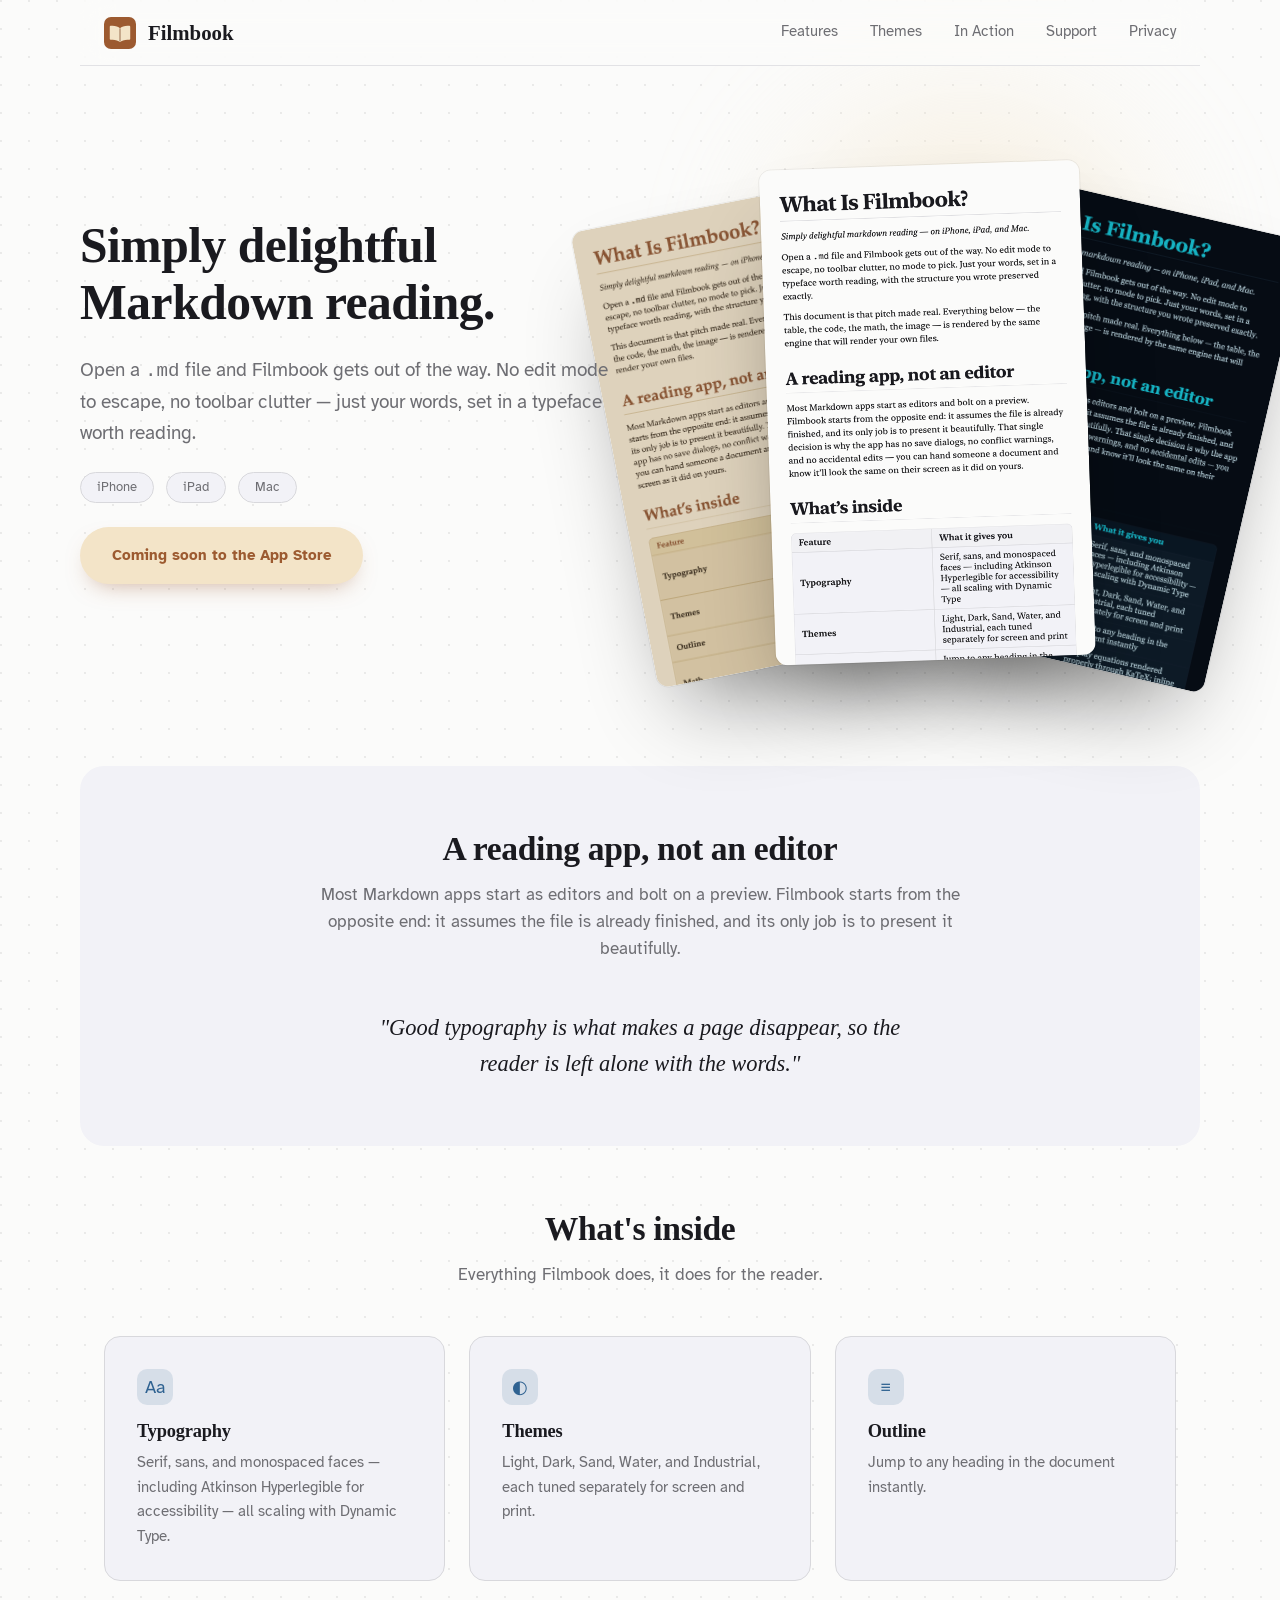
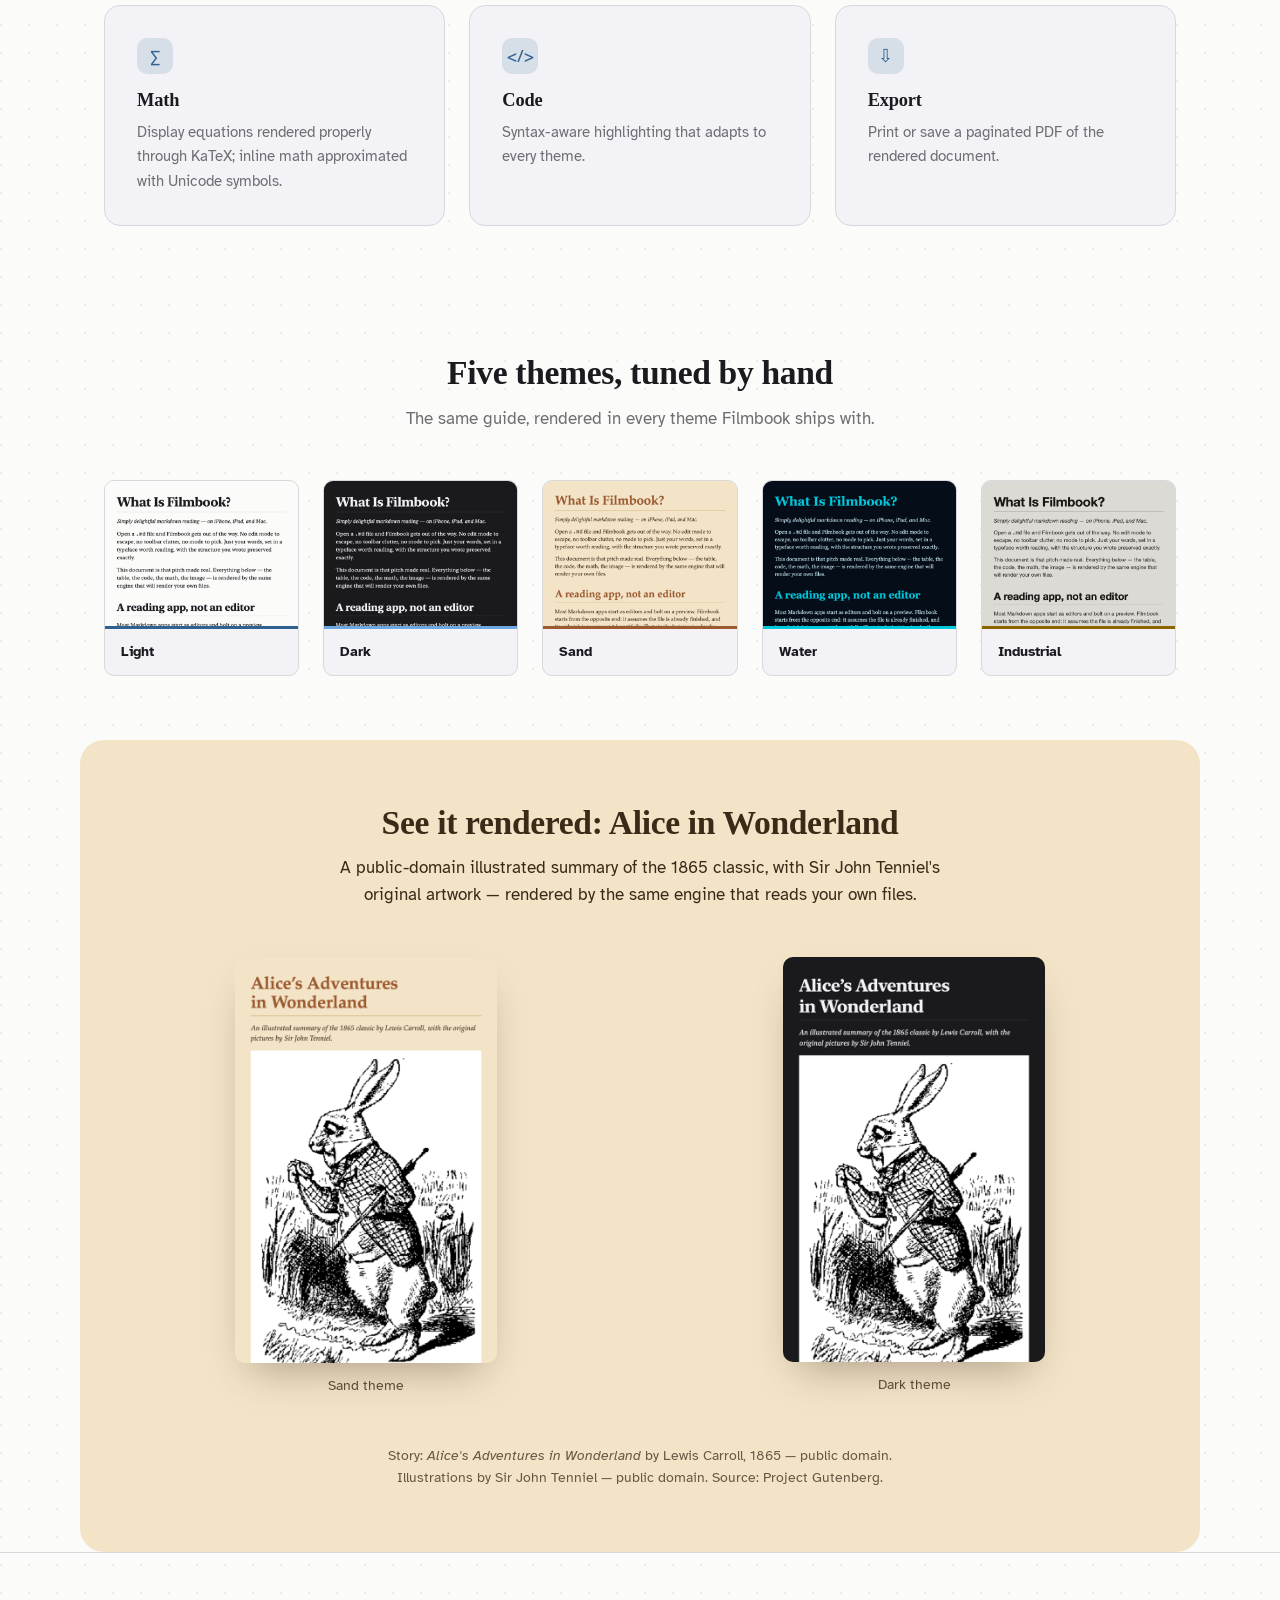
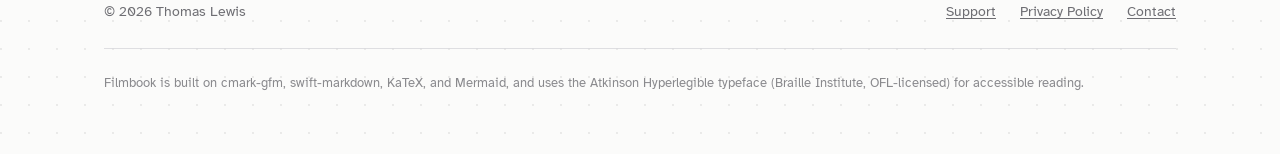
==== commit 4ff77604: "Replace device-mockup hero with a fanned stack of theme pages The CSS device mockups (MacBook/iPad/i" ====
--- a/index.html
+++ b/index.html
@@ -48,16 +48,14 @@
       <span class="coming-soon">Coming soon to the App Store</span>
     </div>
     <div class="hero-art">
-      <div class="device device-ipad">
-        <img src="assets/img/screenshots/ipad-sand.png" alt="Filmbook rendering the What Is Filmbook guide on iPad, in the Sand theme">
+      <div class="page-card back-left">
+        <img src="assets/img/screenshots/mac-sand.png" alt="Filmbook rendering the What Is Filmbook guide, in the Sand theme">
       </div>
-      <div class="device device-mac">
-        <div class="device-mac-bar"><span></span><span></span><span></span></div>
-        <img src="assets/img/screenshots/mac-hero.png" alt="Filmbook rendering the What Is Filmbook guide on Mac, in the Light theme">
+      <div class="page-card back-right">
+        <img src="assets/img/screenshots/mac-water.png" alt="Filmbook rendering the What Is Filmbook guide, in the Water theme">
       </div>
-      <div class="device device-iphone">
-        <div class="device-iphone-island"></div>
-        <img src="assets/img/screenshots/phone-water.png" alt="Filmbook rendering the same guide on iPhone, in the Water theme">
+      <div class="page-card front">
+        <img src="assets/img/screenshots/mac-light.png" alt="Filmbook rendering the What Is Filmbook guide, in the Light theme">
       </div>
     </div>
   </section>
--- a/assets/css/style.css
+++ b/assets/css/style.css
@@ -256,119 +256,66 @@
   50% { transform: translateY(-5px); }
 }
 
-/* Hero device composition */
+/* Hero: a fanned stack of themed screenshots (a "hand of cards"/stacked
+   book pages) with a warm glow behind the front page, rather than a
+   device-hardware mockup -- leans into the book/paper metaphor instead
+   of competing with Apple's own product photography. */
 
 .hero-art {
   position: relative;
-  height: 520px;
+  height: 540px;
   z-index: 0;
 }
 
-.hero-art::before,
-.hero-art::after {
+.hero-art::before {
   content: "";
   position: absolute;
+  width: 360px;
+  height: 360px;
   border-radius: 50%;
+  background: var(--sand-bg);
+  opacity: 0.5;
   filter: blur(70px);
+  top: -20px;
+  right: 10%;
   z-index: -1;
 }
 
-.hero-art::before {
-  width: 340px;
-  height: 340px;
-  background: var(--sand-bg);
-  opacity: 0.55;
-  top: -30px;
-  right: 6%;
-}
-
-.hero-art::after {
-  width: 280px;
-  height: 280px;
-  background: var(--accent);
-  opacity: 0.22;
-  bottom: 0;
-  left: -10px;
-}
-
-/* Fan composition: percentages are sized against the hero column (max ~528px
-   at the 1120px wrap) and checked against each image's own aspect ratio so
-   nothing exceeds the 520px hero-art height above. */
-.device {
+.page-card {
   position: absolute;
-  box-shadow: 0 40px 80px -24px rgba(0, 0, 0, 0.4), 0 0 0 1px rgba(0, 0, 0, 0.05);
-  transition: transform 0.5s var(--ease), box-shadow 0.5s var(--ease);
-}
-
-.device-mac {
-  width: 58%;
-  left: 0;
-  top: 16%;
-  border-radius: var(--radius-sm);
+  bottom: 10px;
+  left: 50%;
+  width: 300px;
+  border-radius: 12px;
   overflow: hidden;
-  background: #fbfbfa;
+  box-shadow: 0 50px 90px -30px rgba(0, 0, 0, 0.45), 0 0 0 1px rgba(0, 0, 0, 0.06);
+  transform-origin: bottom center;
+  transition: transform 0.4s var(--ease);
+}
+
+.page-card img { display: block; width: 100%; }
+
+.page-card.back-left {
+  transform: translateX(-50%) translateX(-130px) rotate(-11deg);
+  z-index: 1;
+  filter: saturate(0.85) brightness(0.92);
+}
+
+.page-card.back-right {
+  transform: translateX(-50%) translateX(120px) rotate(13deg);
   z-index: 2;
-}
-
-.device-mac-bar {
-  height: 24px;
-  display: flex;
-  align-items: center;
-  gap: 6px;
-  padding: 0 var(--space-sm);
-  background: linear-gradient(#f2f2f0, #e4e4e2);
-}
-
-.device-mac-bar span { width: 10px; height: 10px; border-radius: 50%; display: inline-block; }
-.device-mac-bar span:nth-child(1) { background: #ff5f57; }
-.device-mac-bar span:nth-child(2) { background: #febc2e; }
-.device-mac-bar span:nth-child(3) { background: #28c840; }
-
-.device-mac img { display: block; width: 100%; }
-
-.device-ipad {
-  width: 28%;
-  left: 40%;
-  top: 0;
-  border-radius: 22px;
-  background: linear-gradient(155deg, #3a3a3d, #1c1c1e);
-  box-shadow: inset 0 0 0 1px rgba(255, 255, 255, 0.08), 0 40px 80px -24px rgba(0, 0, 0, 0.4), 0 0 0 1px rgba(0, 0, 0, 0.05);
-  padding: 10px 7px;
-  z-index: 1;
-  transform: rotate(5deg);
-}
-
-.device-ipad img { display: block; width: 100%; border-radius: 10px; }
-
-.device-iphone {
-  width: 20%;
-  left: 60%;
-  bottom: 0;
-  border-radius: 30px;
-  background: linear-gradient(155deg, #3a3a3d, #1c1c1e);
-  box-shadow: inset 0 0 0 1px rgba(255, 255, 255, 0.08), 0 40px 80px -24px rgba(0, 0, 0, 0.4), 0 0 0 1px rgba(0, 0, 0, 0.05);
-  padding: 9px 6px;
+  filter: saturate(0.85) brightness(0.92);
+}
+
+.page-card.front {
+  transform: translateX(-50%) rotate(-2deg);
   z-index: 3;
-  transform: rotate(-6deg);
-}
-
-.device-iphone img { display: block; width: 100%; border-radius: 21px; }
-
-.device-iphone-island {
-  position: absolute;
-  top: 16px;
-  left: 50%;
-  transform: translateX(-50%);
-  width: 32%;
-  height: 14px;
-  border-radius: 8px;
-  background: #000;
-  z-index: 4;
-}
-
-.hero-art:hover .device-mac { transform: translateY(-6px); }
-.hero-art:hover .device-ipad { transform: rotate(5deg) translateY(-4px); }
-.hero-art:hover .device-iphone { transform: rotate(-6deg) translateY(-10px); }
+  width: 320px;
+}
+
+.hero-art:hover .page-card.back-left { transform: translateX(-50%) translateX(-150px) rotate(-14deg); }
+.hero-art:hover .page-card.back-right { transform: translateX(-50%) translateX(140px) rotate(16deg); }
+.hero-art:hover .page-card.front { transform: translateX(-50%) rotate(-2deg) translateY(-10px); }
 
 /* Sections */
 
@@ -520,6 +467,8 @@
 .alice-grid figure:hover { transform: translateY(-6px); }
 
 .alice-grid img {
+  max-width: 50%;
+  margin: 0 auto;
   border-radius: var(--radius-sm);
   box-shadow: 0 20px 40px -16px rgba(58, 42, 24, 0.4);
 }
@@ -612,22 +561,22 @@
   .hero-copy { align-items: center; text-align: center; }
   .hero p.lede { max-width: 52ch; }
   .platforms, .hero-copy { align-items: center; }
-  /* Collapse the 3-device fan into one centered, normal-flow Mac card --
-     the absolute-position percentages above are only tuned for the
-     two-column desktop width, so don't try to reuse them here. */
+  /* Collapse the fanned stack into one centered, normal-flow card -- the
+     absolute-position offsets above are only tuned for the two-column
+     desktop width, so don't try to reuse them here. */
   .hero-art {
     height: auto;
     margin-top: var(--space-2xl);
     display: flex;
     justify-content: center;
   }
-  .hero-art::before,
-  .hero-art::after { display: none; }
-  .device-ipad, .device-iphone { display: none; }
-  .device-mac {
+  .hero-art::before { display: none; }
+  .page-card.back-left, .page-card.back-right { display: none; }
+  .page-card.front {
     position: static;
     width: 100%;
-    max-width: 420px;
+    max-width: 360px;
+    transform: none;
   }
   .feature-grid { grid-template-columns: 1fr 1fr; }
   .theme-gallery { grid-template-columns: repeat(2, 1fr); }
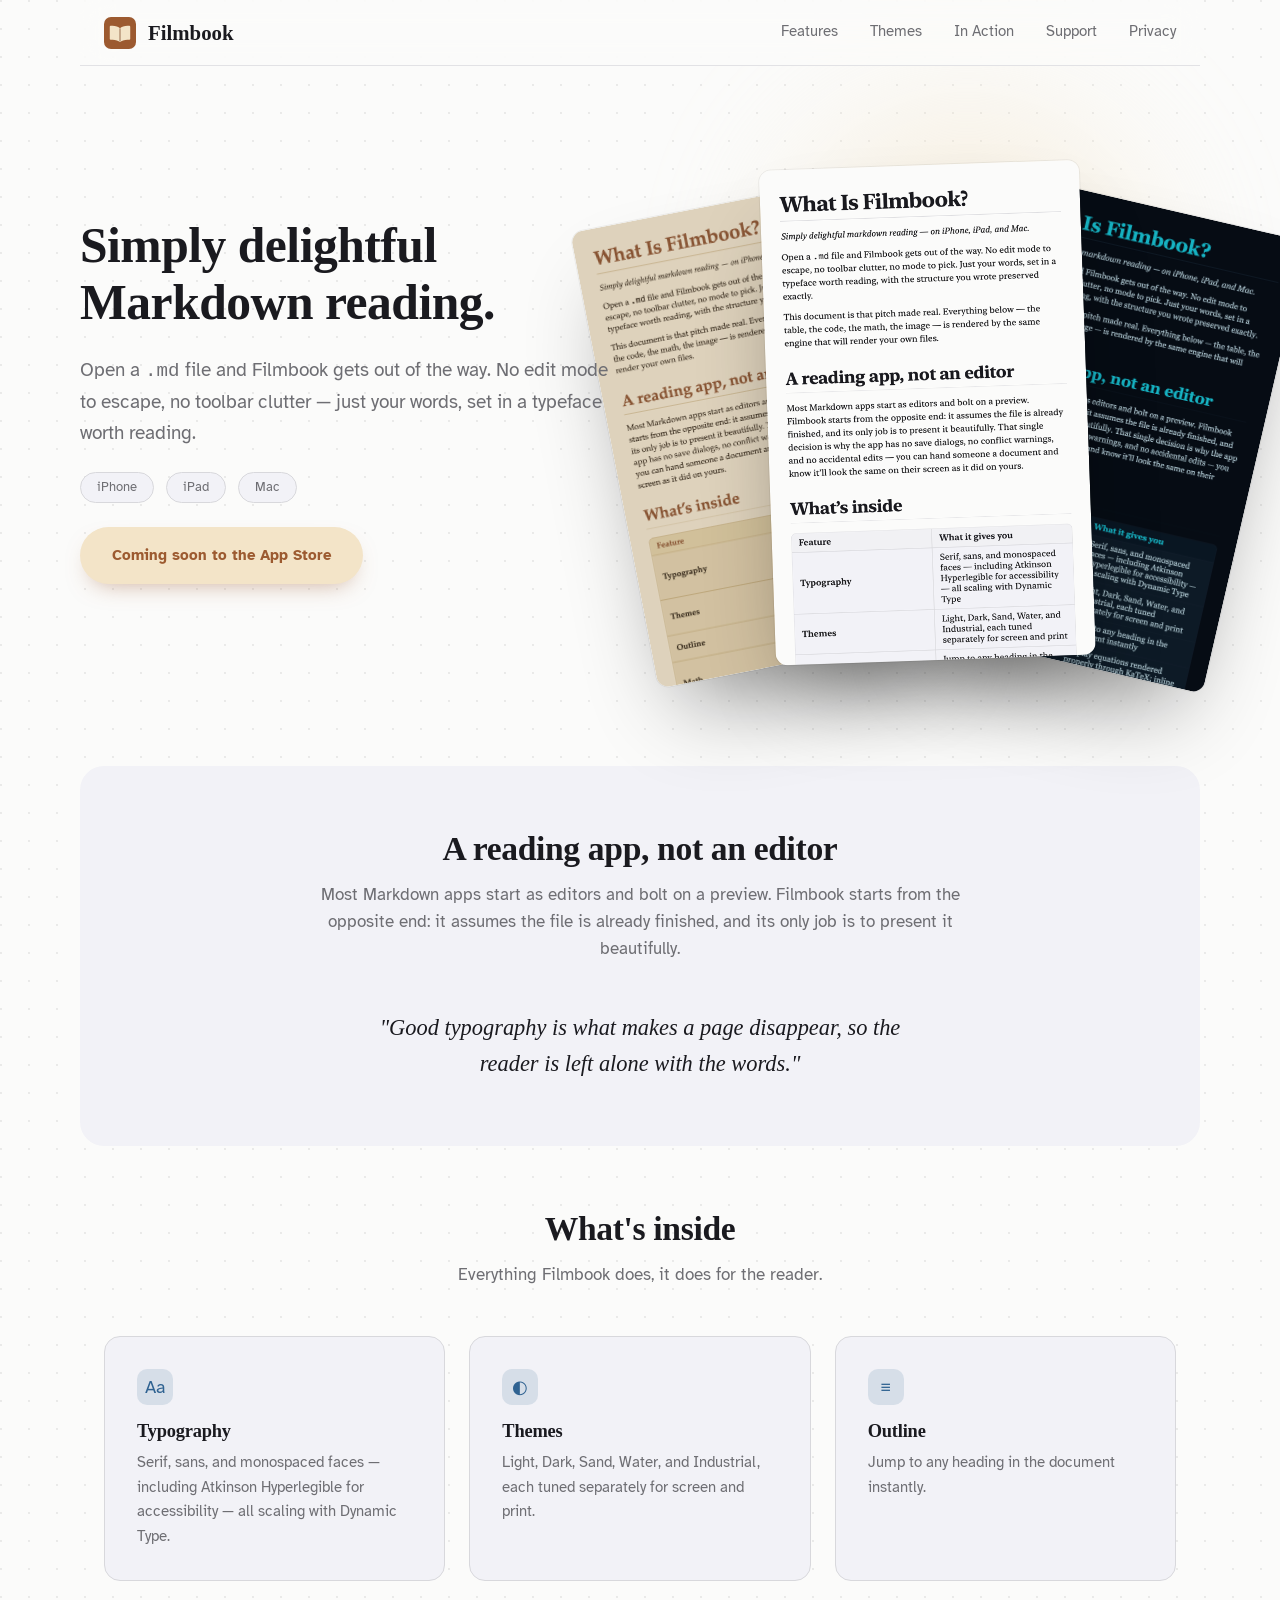
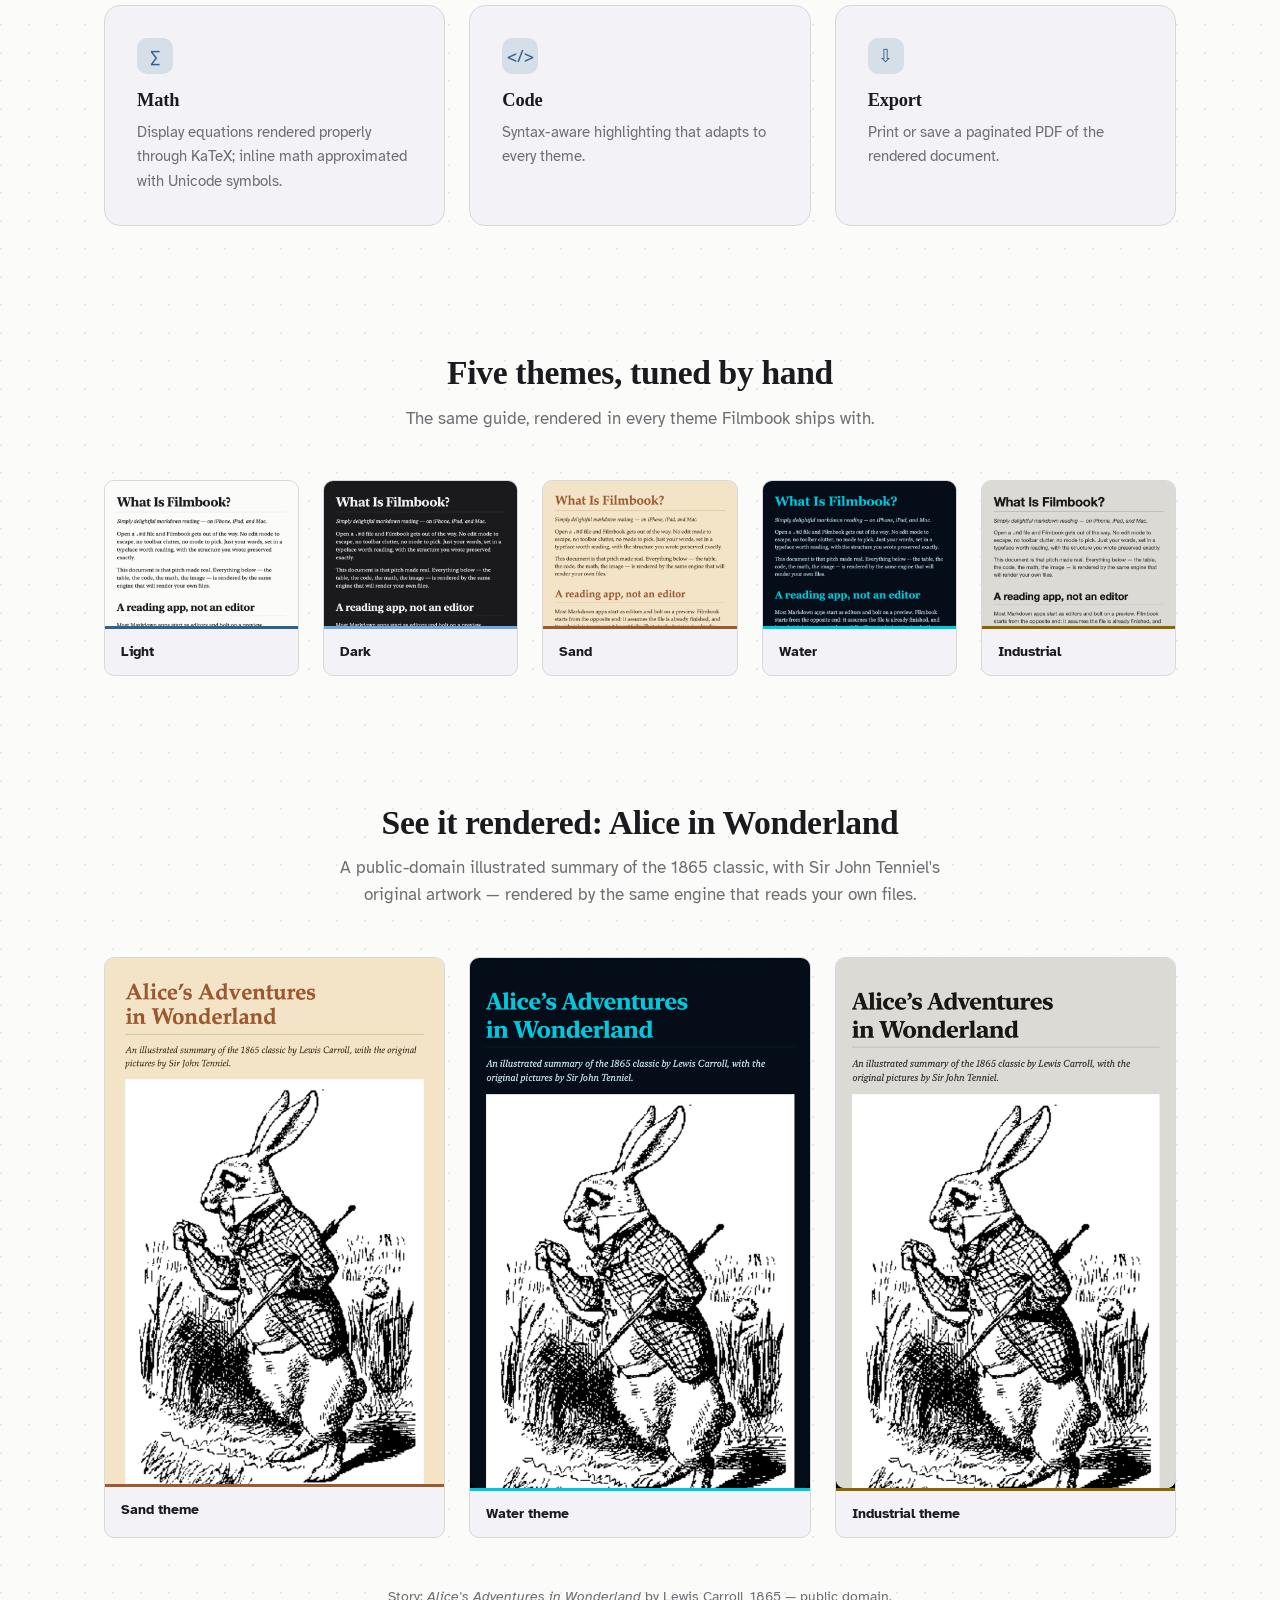
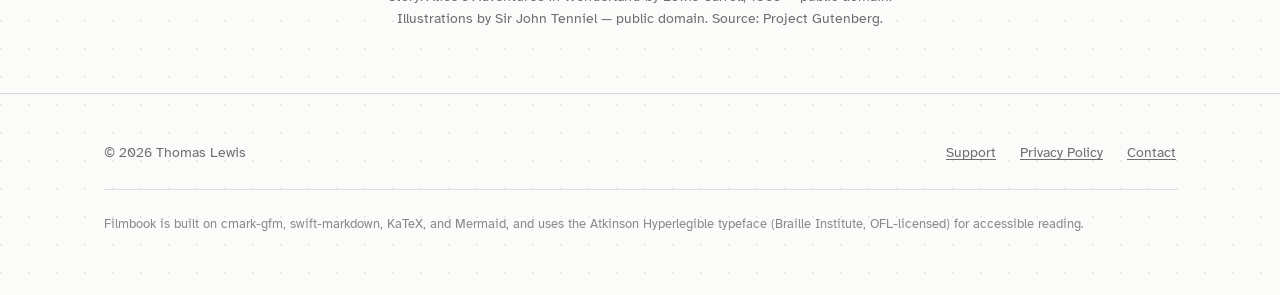
==== commit 667bb160: "Restyle the Alice showcase to match the theme-card pattern Swap the Sand screenshot for Water/Indust" ====
--- a/index.html
+++ b/index.html
@@ -142,13 +142,17 @@
       <p>A public-domain illustrated summary of the 1865 classic, with Sir John Tenniel's original artwork — rendered by the same engine that reads your own files.</p>
     </div>
     <div class="alice-grid">
-      <figure>
+      <figure style="--card-accent:#9C5A30">
         <img src="assets/img/screenshots/mac-alice-sand.png" alt="Alice in Wonderland rendered in Filmbook's Sand theme, showing the White Rabbit illustration">
         <figcaption>Sand theme</figcaption>
       </figure>
-      <figure>
-        <img src="assets/img/screenshots/mac-alice-dark.png" alt="Alice in Wonderland rendered in Filmbook's Dark theme, showing the White Rabbit illustration">
-        <figcaption>Dark theme</figcaption>
+      <figure style="--card-accent:#00C8DC">
+        <img src="assets/img/screenshots/mac-alice-water.png" alt="Alice in Wonderland rendered in Filmbook's Water theme, showing the White Rabbit illustration">
+        <figcaption>Water theme</figcaption>
+      </figure>
+      <figure style="--card-accent:#8A6500">
+        <img src="assets/img/screenshots/mac-alice-industrial.png" alt="Alice in Wonderland rendered in Filmbook's Industrial theme, showing the White Rabbit illustration">
+        <figcaption>Industrial theme</figcaption>
       </figure>
     </div>
     <p class="alice-credit">Story: <em>Alice's Adventures in Wonderland</em> by Lewis Carroll, 1865 — public domain. Illustrations by Sir John Tenniel — public domain. Source: Project Gutenberg.</p>
--- a/assets/css/style.css
+++ b/assets/css/style.css
@@ -441,44 +441,45 @@
   border-top: 3px solid var(--card-accent);
 }
 
-/* Alice showcase */
-
-.alice {
-  background: var(--sand-bg);
-  color: var(--sand-text);
-  border-radius: var(--radius-lg);
-  padding: var(--space-2xl) var(--space-md);
-}
-
-.alice .section-head h2,
-.alice .section-head p { color: var(--sand-text); }
+/* Alice showcase — cards match the .theme-card treatment used in the Themes
+   section above, rather than a boxed/colored section, so the page reads as
+   one consistent system. */
 
 .alice-grid {
   display: grid;
-  grid-template-columns: 1fr 1fr;
+  grid-template-columns: repeat(3, 1fr);
   gap: var(--space-md);
 }
 
 .alice-grid figure {
+  --card-accent: var(--accent);
   margin: 0;
-  transition: transform 0.4s var(--ease);
-}
-
-.alice-grid figure:hover { transform: translateY(-6px); }
+  border-radius: var(--radius-sm);
+  overflow: hidden;
+  border: 1px solid var(--rule);
+  background: var(--surface);
+  transition: transform 0.35s var(--ease), box-shadow 0.35s var(--ease);
+}
+
+.alice-grid figure:hover {
+  transform: translateY(-6px) scale(1.015);
+  box-shadow: 0 24px 44px -24px var(--card-accent);
+}
 
 .alice-grid img {
-  max-width: 50%;
-  margin: 0 auto;
-  border-radius: var(--radius-sm);
-  box-shadow: 0 20px 40px -16px rgba(58, 42, 24, 0.4);
-}
+  display: block;
+  width: 100%;
+  transition: transform 0.5s var(--ease);
+}
+
+.alice-grid figure:hover img { transform: scale(1.06); }
 
 .alice-grid figcaption {
-  text-align: center;
-  margin-top: var(--space-xs);
+  padding: var(--space-xs) var(--space-sm);
   font-size: 0.85rem;
-  color: var(--sand-text);
-  opacity: 0.8;
+  font-weight: 700;
+  color: var(--heading);
+  border-top: 3px solid var(--card-accent);
 }
 
 .alice-credit {
@@ -486,7 +487,7 @@
   margin: var(--space-xl) auto 0;
   text-align: center;
   font-size: 0.85rem;
-  opacity: 0.75;
+  color: var(--text-secondary);
 }
 
 /* Footer */
@@ -580,7 +581,7 @@
   }
   .feature-grid { grid-template-columns: 1fr 1fr; }
   .theme-gallery { grid-template-columns: repeat(2, 1fr); }
-  .alice-grid { grid-template-columns: 1fr; }
+  .alice-grid { grid-template-columns: repeat(2, 1fr); }
   .site-header.wrap {
     flex-direction: column;
     gap: var(--space-sm);
@@ -591,6 +592,7 @@
 @media (max-width: 560px) {
   .feature-grid { grid-template-columns: 1fr; }
   .theme-gallery { grid-template-columns: 1fr; }
+  .alice-grid { grid-template-columns: 1fr; }
 }
 
 @media (prefers-reduced-motion: reduce) {
